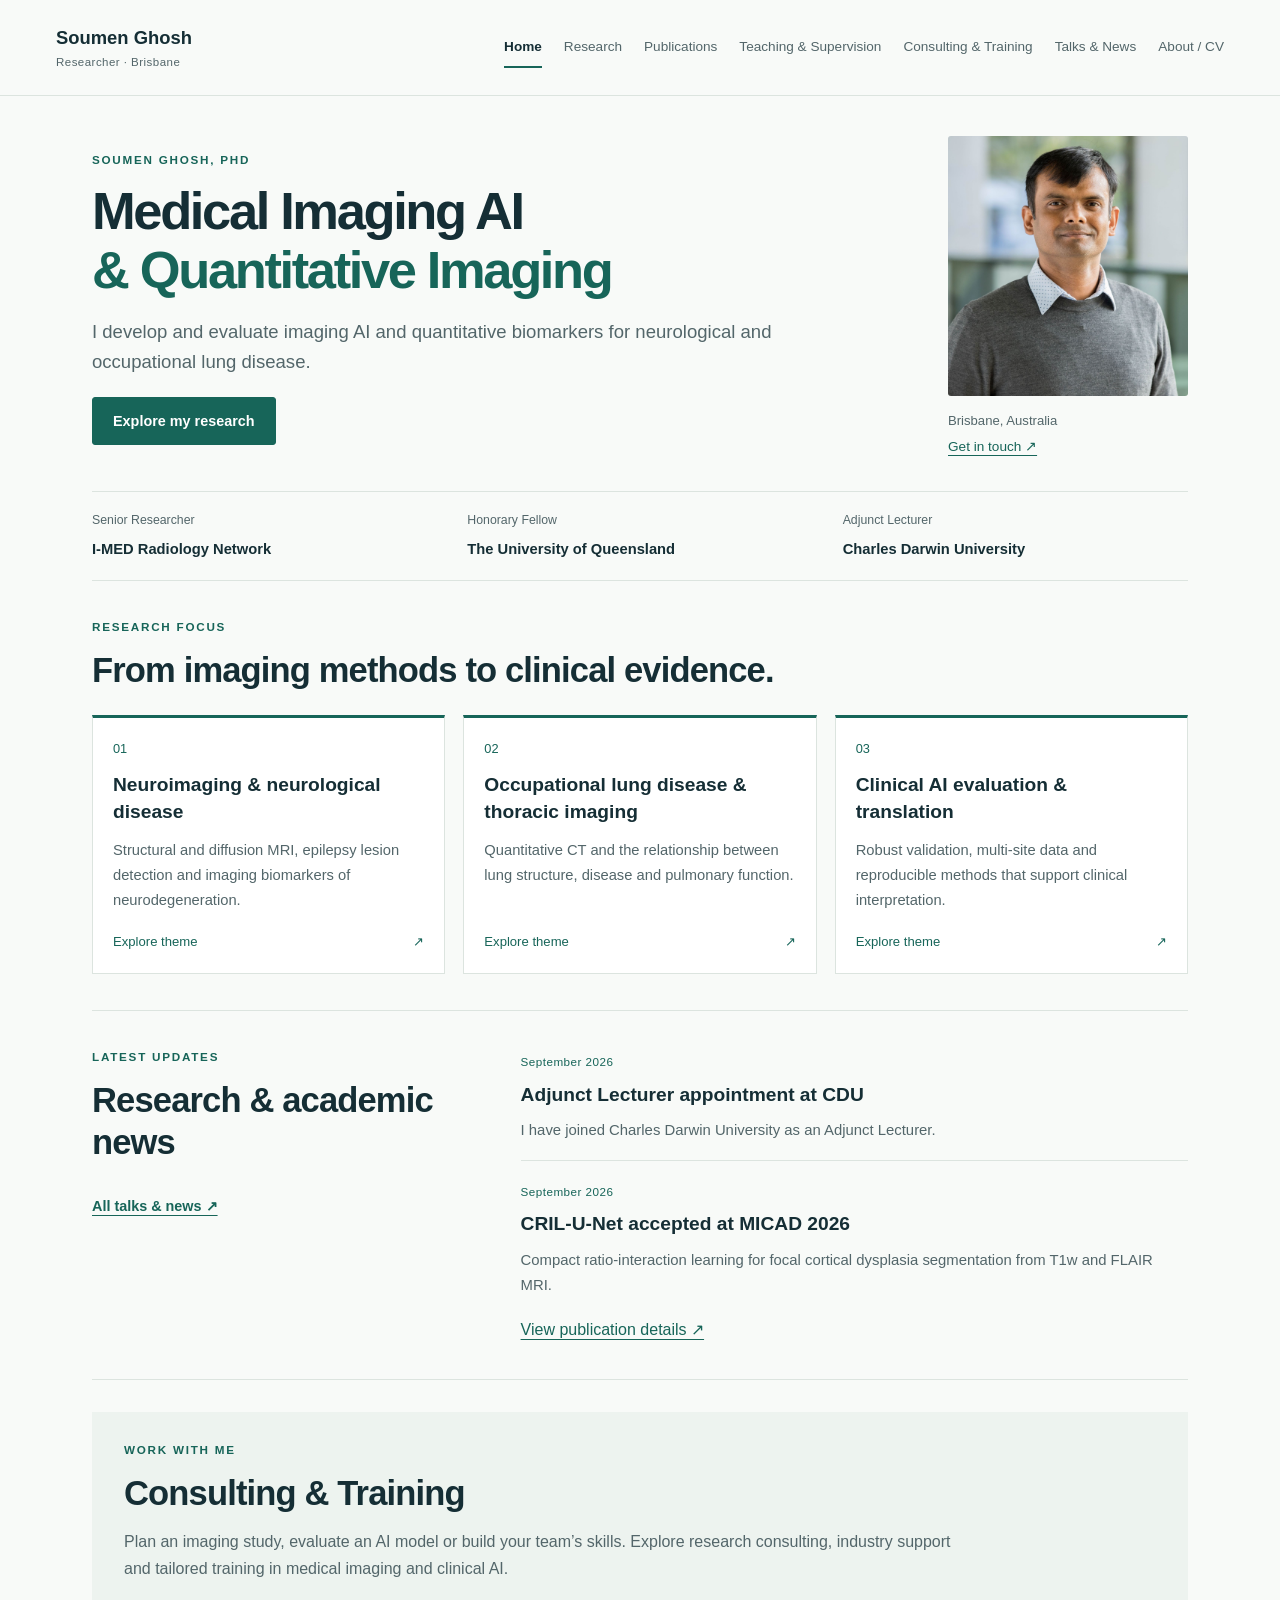
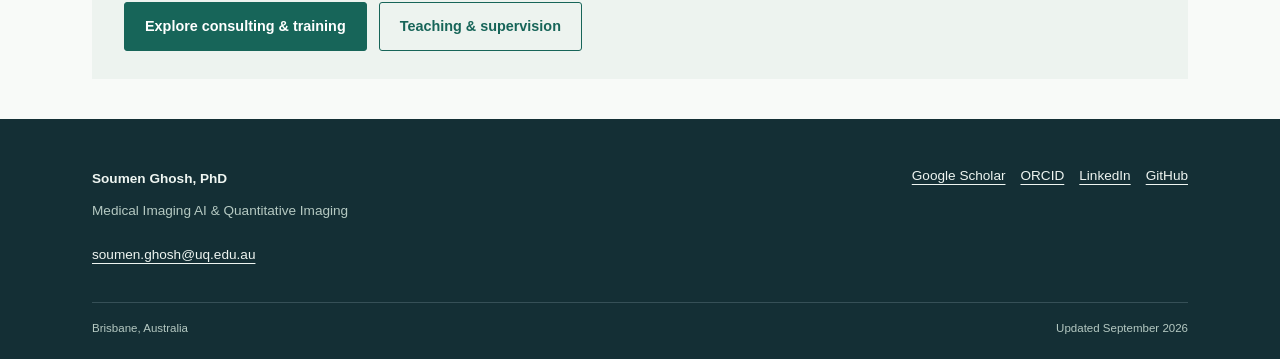
==== index.html @ 76d7efaa "Refine consulting page with client-focused services and deliverables" ====
<!doctype html><html lang="en"><head><meta charset="utf-8"><meta name="viewport" content="width=device-width,initial-scale=1"><title>Soumen Ghosh | Medical Imaging AI</title><meta name="description" content="Soumen Ghosh: medical imaging AI and quantitative imaging researcher at I-MED, with academic appointments at UQ and CDU."><meta name="theme-color" content="#123c43"><meta property="og:title" content="Soumen Ghosh | Medical Imaging AI"><meta property="og:description" content="Soumen Ghosh: medical imaging AI and quantitative imaging researcher at I-MED, with academic appointments at UQ and CDU."><meta property="og:type" content="website"><link rel="icon" href="assets/favicon.svg" type="image/svg+xml"><link rel="stylesheet" href="assets/site.css"><script src="assets/site.js" defer></script></head><body class="home"><a class="skip" href="#main">Skip to content</a><header class="site-header"><div class="nav-wrap"><a class="wordmark" href="index.html">Soumen Ghosh<span>Researcher · Brisbane</span></a><button class="menu-toggle" aria-expanded="false" aria-controls="navigation">Menu <span aria-hidden="true">☰</span></button><nav id="navigation" aria-label="Main navigation"><a href="index.html" aria-current="page">Home</a><a href="research.html">Research</a><a href="publications.html">Publications</a><a href="teaching.html">Teaching & Supervision</a><a href="consulting.html">Consulting & Training</a><a href="news.html">Talks & News</a><a href="about.html">About / CV</a></nav></div></header><main id="main"><section class="hero"><div class="hero-copy"><p class="eyebrow">Soumen Ghosh, PhD</p><h1>Medical Imaging AI<br><span>&amp; Quantitative Imaging</span></h1><p class="lede">I develop and evaluate imaging AI and quantitative biomarkers for neurological and occupational lung disease.</p><div class="button-row"><a class="button primary" href="research.html">Explore my research</a></div></div><aside class="profile"><img src="assets/soumen-ghosh.png" width="1280" height="1635" alt="Soumen Ghosh" fetchpriority="high"><p>Brisbane, Australia</p><a href="mailto:soumen.ghosh@uq.edu.au">Get in touch ↗</a></aside></section><section class="affiliations" aria-label="Current appointments"><div><span>Senior Researcher</span><strong>I-MED Radiology Network</strong></div><div><span>Honorary Fellow</span><strong>The University of Queensland</strong></div><div><span>Adjunct Lecturer</span><strong>Charles Darwin University</strong></div></section><section class="section"><div class="section-top"><div><p class="eyebrow">Research focus</p><h2>From imaging methods to clinical evidence.</h2></div></div><div class="theme-grid"><a class="theme-card" href="research.html#theme-1"><span class="number">01</span><h3>Neuroimaging &amp; neurological disease</h3><p>Structural and diffusion MRI, epilepsy lesion detection and imaging biomarkers of neurodegeneration.</p><span class="card-link">Explore theme <span aria-hidden="true">↗</span></span></a><a class="theme-card" href="research.html#theme-2"><span class="number">02</span><h3>Occupational lung disease &amp; thoracic imaging</h3><p>Quantitative CT and the relationship between lung structure, disease and pulmonary function.</p><span class="card-link">Explore theme <span aria-hidden="true">↗</span></span></a><a class="theme-card" href="research.html#theme-3"><span class="number">03</span><h3>Clinical AI evaluation &amp; translation</h3><p>Robust validation, multi-site data and reproducible methods that support clinical interpretation.</p><span class="card-link">Explore theme <span aria-hidden="true">↗</span></span></a></div></section><section class="section split"><div><p class="eyebrow">Latest updates</p><h2>Research &amp; academic news</h2><a class="text-link" href="news.html">All talks &amp; news ↗</a></div><div class="news-list"><article><time>September 2026</time><h3>Adjunct Lecturer appointment at CDU</h3><p>I have joined Charles Darwin University as an Adjunct Lecturer.</p></article><article><time>September 2026</time><h3>CRIL-U-Net accepted at MICAD 2026</h3><p>Compact ratio-interaction learning for focal cortical dysplasia segmentation from T1w and FLAIR MRI.</p><a href="publications.html">View publication details ↗</a></article></div></section><section class="collaboration"><p class="eyebrow">Work with me</p><h2>Consulting &amp; Training</h2><p>Plan an imaging study, evaluate an AI model or build your team’s skills. Explore research consulting, industry support and tailored training in medical imaging and clinical AI.</p><div class="button-row"><a class="button primary" href="consulting.html">Explore consulting &amp; training</a><a class="button secondary" href="teaching.html">Teaching &amp; supervision</a></div></section></main><footer><div class="footer-inner"><div><a class="wordmark" href="index.html">Soumen Ghosh, PhD</a><p>Medical Imaging AI &amp; Quantitative Imaging</p><a href="mailto:soumen.ghosh@uq.edu.au">soumen.ghosh@uq.edu.au</a></div><div class="footer-links"><a class="" href="https://scholar.google.co.in/citations?user=yuB4f7IAAAAJ&amp;hl=en">Google Scholar</a><a class="" href="https://orcid.org/0000-0002-8360-5309">ORCID</a><a class="" href="https://www.linkedin.com/in/soumen-ghosh-aaa58ba4/">LinkedIn</a><a class="" href="https://github.com/soumenca">GitHub</a></div></div><div class="footer-bottom">Brisbane, Australia<span>Updated September 2026</span></div></footer></body></html>
---- assets/site.css ----
:root{--ink:#152e35;--muted:#53666a;--teal:#176559;--paper:#f8faf8;--line:#dce4df;--tint:#edf3ef}*{box-sizing:border-box}html{scroll-behavior:smooth;scroll-padding-top:115px}body{margin:0;font:16px/1.7 -apple-system,BlinkMacSystemFont,"Segoe UI",Arial,sans-serif;color:var(--ink);background:var(--paper)}a{color:var(--teal);text-underline-offset:4px}a:hover{color:#0a4039}button,input,select{font:inherit}h1,h2,h3,p{margin-top:0}h1{font-size:clamp(2.5rem,4.5vw,4.25rem);font-weight:650;letter-spacing:-.045em;line-height:1.12;margin-bottom:26px}h2{font-size:clamp(1.55rem,2.7vw,2.35rem);letter-spacing:-.025em;line-height:1.22;font-weight:600}h3{font-size:1.2rem;line-height:1.4;font-weight:600}p{margin-bottom:1.1rem}.skip{position:absolute;left:16px;top:-100px;background:white;padding:12px;z-index:20}.skip:focus{top:8px}:focus-visible{outline:3px solid #b56a22;outline-offset:5px}.site-header{background:rgba(248,250,248,.98);border-bottom:1px solid var(--line);position:sticky;top:0;z-index:10}.nav-wrap{max-width:1240px;margin:auto;padding:22px 36px;display:flex;align-items:center;justify-content:space-between;gap:24px}.wordmark{text-decoration:none;color:var(--ink);font-weight:650;font-size:1.15rem;white-space:nowrap}.wordmark span{display:block;font-size:.72rem;letter-spacing:.04em;font-weight:400;color:var(--muted)}nav{display:flex;gap:22px}nav a{font-size:.85rem;text-decoration:none;color:var(--muted);padding:8px 0}nav a[aria-current]{color:var(--ink);border-bottom:2px solid var(--teal);font-weight:650}.menu-toggle{display:none}main{max-width:1168px;margin:auto;padding:0 36px}.hero{display:grid;grid-template-columns:minmax(0,1fr) 240px;gap:70px;align-items:center;padding:85px 0 64px}.hero h1{font-size:clamp(2.5rem,4.1vw,3.75rem)}.hero h1 span{color:var(--teal)}.eyebrow{text-transform:uppercase;letter-spacing:.15em;font-size:.73rem;font-weight:650;color:var(--teal);margin-bottom:20px}.lede{font-size:1.16rem;line-height:1.75;color:var(--muted);max-width:760px}.profile img{display:block;width:240px;height:260px;object-fit:cover;border-radius:3px;background:var(--tint)}.profile p{font-size:.82rem;color:var(--muted);margin:14px 0 0}.profile a{font-size:.85rem}.button-row{display:flex;gap:12px;flex-wrap:wrap;margin-top:28px}.button{display:inline-flex;align-items:center;justify-content:center;padding:11px 20px;border-radius:3px;font-weight:600;font-size:.9rem;text-decoration:none;border:1px solid var(--teal);text-align:center}.primary{background:var(--teal);color:white}.primary:hover{color:white;background:#114d44}.secondary{background:transparent}.affiliations{display:grid;grid-template-columns:repeat(3,1fr);border-block:1px solid var(--line);padding:26px 0;gap:30px}.affiliations span{display:block;font-size:.77rem;color:var(--muted);margin-bottom:4px}.affiliations strong{font-size:.92rem;font-weight:600}.section{padding:70px 0;border-bottom:1px solid var(--line)}.section-top h2{max-width:600px;margin-bottom:35px}.theme-grid{display:grid;grid-template-columns:repeat(3,1fr);gap:22px}.theme-card{display:flex;flex-direction:column;text-decoration:none;color:var(--ink);padding:25px;background:white;border:1px solid var(--line);border-top:3px solid var(--teal);transition:transform .15s}.theme-card:hover{transform:translateY(-3px)}.number{font-size:.8rem;color:var(--teal);margin-bottom:25px}.theme-card p{font-size:.92rem;color:var(--muted)}.card-link{margin-top:auto;font-size:.82rem;color:var(--teal);padding-top:15px;display:flex;justify-content:space-between}.split{display:grid;grid-template-columns:1fr 1.25fr;gap:80px}.text-link{font-size:.9rem;font-weight:600}.news-list article{border-bottom:1px solid var(--line);padding:0 0 23px;margin-bottom:24px}.news-list article:last-child{border:0;margin:0}.news-list time,.pub-type{font-size:.73rem;color:var(--teal);letter-spacing:.04em}.news-list h3{margin:7px 0 10px}.news-list p{font-size:.93rem;color:var(--muted)}.collaboration{margin:60px 0 80px;background:var(--tint);padding:45px}.collaboration p:not(.eyebrow){max-width:730px;color:var(--muted)}footer{background:#142f35;color:#d8e2df;padding:45px 36px 20px}footer a,footer .wordmark{color:#eef5f1}footer a:hover{color:white}.footer-inner,.footer-bottom{max-width:1096px;margin:auto;display:flex;justify-content:space-between;gap:30px}.footer-inner p{font-size:.85rem;margin-top:8px;color:#b5c9c2}.footer-inner a{font-size:.85rem}.footer-links{display:flex;gap:15px;flex-wrap:wrap;align-content:start;max-width:430px}.footer-bottom{margin-top:35px;padding-top:16px;border-top:1px solid #365057;font-size:.72rem;color:#b5c9c2}.page-heading{padding:70px 0 42px;max-width:850px}.reading-layout{display:grid;grid-template-columns:220px 1fr;gap:60px;padding-bottom:75px}.section-nav{display:flex;flex-direction:column;gap:20px;border-top:1px solid var(--line);padding-top:24px;align-self:start}.section-nav a{font-size:.9rem}.prose{max-width:780px}.prose h2{font-size:1.7rem;margin-top:45px;margin-bottom:20px}.prose h2:first-child{margin-top:0}.prose h3{margin-top:28px}.prose p{color:var(--muted)}.prose strong{color:var(--ink);font-weight:600}.prose ul{padding-left:22px}.standalone{padding-bottom:80px}.news-prose p{padding:17px 0 23px;border-bottom:1px solid var(--line)}.news-prose p strong{display:inline-block;margin-bottom:7px}.cv-banner{padding:24px 28px;background:var(--tint);display:flex;justify-content:space-between;gap:25px;align-items:center;margin-bottom:40px}.cv-banner p{margin:6px 0 0;color:var(--muted);font-size:.85rem}.cv-banner .button{flex-shrink:0}.filters{display:grid;grid-template-columns:1.6fr 1fr;gap:20px;background:var(--tint);padding:22px;margin-bottom:20px}.filters label{font-size:.8rem;font-weight:600}.filters input,.filters select{display:block;width:100%;padding:11px 12px;margin-top:7px;border:1px solid #9cafaa;border-radius:2px;background:white;color:var(--ink)}#result-count{font-size:.8rem;color:var(--muted)}.publications{padding-bottom:65px}.publication{padding:25px 0;border-bottom:1px solid var(--line)}.publication h2{font-size:1.15rem;line-height:1.5;max-width:950px;margin-bottom:10px;letter-spacing:-.005em}.publication p{font-size:.92rem;margin:5px 0;color:var(--muted)}.publication .pub-type{color:var(--teal);font-size:.73rem;margin-bottom:12px}.publication .text-link{display:inline-block;margin-top:8px}[hidden]{display:none!important}@media(max-width:1000px){nav{gap:13px}nav a{font-size:.77rem}.hero{gap:35px}.nav-wrap{padding-inline:24px}}@media(max-width:800px){.nav-wrap{flex-wrap:wrap;padding:16px 22px}.menu-toggle{display:block;border:1px solid var(--line);background:transparent;color:var(--ink);padding:7px 11px;font-size:.85rem;border-radius:3px}nav{display:none;width:100%;flex-direction:column;gap:3px;padding-bottom:10px}nav.open{display:flex}nav a{font-size:.95rem;padding:9px}nav a[aria-current]{border:0;background:var(--tint)}main{padding-inline:24px}.hero{grid-template-columns:1fr 160px;gap:25px;padding:50px 0}.profile img{width:160px;height:180px}.hero h1{font-size:2.6rem}.theme-grid{grid-template-columns:1fr}.theme-card{padding:24px}.number{margin-bottom:12px}.split{gap:35px;grid-template-columns:1fr}.reading-layout{grid-template-columns:1fr;gap:35px}.section-nav{gap:12px}.affiliations{gap:15px}.footer-inner{flex-direction:column}.page-heading{padding-top:45px}}@media(max-width:550px){.hero{grid-template-columns:1fr;gap:30px}.hero h1{font-size:2.5rem}.profile{display:flex;align-items:center;gap:18px;flex-wrap:wrap}.profile img{width:86px;height:100px}.profile p{margin:0}.profile a{margin-left:auto}.affiliations{grid-template-columns:1fr;padding:22px 0;gap:19px}.section{padding:45px 0}.collaboration{padding:27px;margin:38px 0 50px}.filters{grid-template-columns:1fr;padding:18px}.cv-banner{align-items:start;flex-direction:column;padding:22px}.footer-bottom{flex-direction:column;gap:5px}.lede{font-size:1.05rem}.button{padding:11px 16px}.page-heading h1{font-size:2.55rem}}@media(prefers-reduced-motion:reduce){html{scroll-behavior:auto}*{transition:none!important}}

@media(max-width:800px){nav{display:flex}.js nav{display:none}.js nav.open{display:flex}.menu-toggle{display:none}.js .menu-toggle{display:block}}

/* Compact homepage spacing while preserving comfortable reading and touch targets. */
.home .hero{gap:44px;padding:40px 0 32px}
.home .hero h1{margin-bottom:18px}
.home .eyebrow{margin-bottom:12px}
.home .hero .lede{line-height:1.6;margin-bottom:0}
.home .button-row{margin-top:20px}
.home .affiliations{padding:18px 0}
.home .section{padding:36px 0}
.home .section-top h2{max-width:none;margin-bottom:24px}
.home .theme-grid{gap:18px}
.home .theme-card{padding:20px}
.home .number{margin-bottom:12px}
.home .theme-card h3{margin-bottom:12px}
.home .theme-card p{margin-bottom:12px}
.home .card-link{padding-top:6px}
.home .split{grid-template-columns:1fr 1.7fr;gap:36px}
.home .news-list article{padding-bottom:16px;margin-bottom:16px}
.home .news-list article:last-child{padding-bottom:0;margin-bottom:0}
.home .news-list p:last-child{margin-bottom:0}
.home .collaboration{margin:32px 0 40px;padding:28px 32px}
.home .collaboration h2{margin-bottom:14px}
.home .collaboration p:not(.eyebrow){max-width:850px;margin-bottom:0}
@media(max-width:800px){.home .hero{gap:24px;padding:32px 0}.home .split{grid-template-columns:1fr;gap:20px}.home .section{padding:30px 0}}
@media(max-width:550px){.home .hero{gap:22px;padding:28px 0}.home .hero h1{font-size:2.2rem}.home .affiliations{gap:14px}.home .collaboration{padding:24px;margin:26px 0 32px}}

.home .profile img{object-position:center 20%}

@media(max-width:1100px){.nav-wrap{flex-wrap:wrap;padding:16px 22px}.menu-toggle{display:none;border:1px solid var(--line);background:transparent;color:var(--ink);padding:7px 11px;font-size:.85rem;border-radius:3px}.js .menu-toggle{display:block}nav{display:flex;width:100%;flex-direction:column;gap:3px;padding-bottom:10px}.js nav{display:none}.js nav.open{display:flex}nav a{font-size:.95rem;padding:9px}nav a[aria-current]{border:0;background:var(--tint)}}

/* Client-focused consulting page. */
.consulting-hero{display:grid;grid-template-columns:minmax(0,1fr) 244px;align-items:center;gap:64px;padding:44px 0 36px;border-bottom:1px solid var(--line)}
.consulting-hero h1{text-wrap:balance;font-size:clamp(2.35rem,4vw,3.65rem);max-width:740px;margin-bottom:20px}
.consulting-page .eyebrow{margin-bottom:12px}
.consulting-hero .lede{font-size:1.08rem;line-height:1.65;margin-bottom:0}
.consulting-hero .button-row{align-items:center;gap:22px;margin-top:24px}
.hero-note{font-size:.78rem;color:var(--muted);margin:16px 0 0}
.consultant-profile{background:white;border:1px solid var(--line);border-radius:6px;overflow:hidden}
.consultant-profile img{display:block;width:100%;height:208px;object-fit:cover;object-position:center 14%}
.consultant-profile>div{padding:16px 18px}
.consultant-profile strong{font-size:1rem}
.consultant-profile p{font-size:.8rem;line-height:1.5;color:var(--muted);margin:6px 0 10px}
.consultant-profile a{font-size:.8rem}
.consulting-services{padding-top:32px}
.consulting-section-heading h2{font-size:1.9rem;margin-bottom:12px}
.consulting-section-heading>p:last-child{color:var(--muted);max-width:760px;margin-bottom:24px}
.service-grid{display:grid;grid-template-columns:repeat(3,minmax(0,1fr));gap:18px}
.service-card{display:flex;flex-direction:column;background:white;border:1px solid var(--line);border-top:3px solid var(--teal);border-radius:4px;padding:22px}
.service-card h3{font-size:1.3rem;letter-spacing:-.02em;line-height:1.3;margin-bottom:14px}
.service-card p,.service-card li{font-size:.9rem;line-height:1.6;color:var(--muted)}
.service-card .service-audience{font-size:.73rem;color:var(--teal);font-weight:600;margin-bottom:10px}
.service-card ul{padding-left:18px;margin:0 0 20px}
.service-card li+li{margin-top:8px}
.service-deliverable{margin-top:auto;border-top:1px solid var(--line);padding-top:16px}
.service-deliverable h4{font-size:.78rem;margin:0 0 8px}
.service-deliverable p{margin-bottom:20px}
.service-cta{font-size:.84rem;align-self:start}
.engagement-process{padding:34px 0;border-bottom:1px solid var(--line)}
.engagement-process h2{font-size:1.65rem;margin-bottom:22px}
.engagement-process ol{display:grid;grid-template-columns:repeat(3,minmax(0,1fr));gap:28px;list-style:none;margin:0;padding:0}
.engagement-process li{display:flex;gap:12px}
.step-number{color:var(--teal);font-size:.8rem;font-weight:650;padding-top:3px}
.engagement-process h3{font-size:1rem;margin-bottom:8px}
.engagement-process p{color:var(--muted);font-size:.88rem;line-height:1.6;margin-bottom:0}
.course-panel{margin-top:32px;padding:26px 30px;background:var(--tint);border:1px solid var(--line);border-radius:6px;display:grid;grid-template-columns:minmax(0,1fr) auto;gap:32px;align-items:center}
.status-label{display:inline-block;font-size:.72rem;font-weight:600;border:1px solid #c5b68e;border-radius:3px;background:#fff8e9;padding:3px 9px;color:#685327;margin-bottom:12px}
.course-panel h2{font-size:1.65rem;margin-bottom:12px}
.course-panel p:not(.status-label){font-size:.94rem;color:var(--muted);max-width:720px}
.course-panel p:last-child{margin-bottom:0}
.consulting-contact{display:grid;grid-template-columns:minmax(0,1fr) auto;gap:36px;align-items:center;margin:32px 0 40px;padding:30px;background:#142f35;border-radius:6px;color:white}
.consulting-contact h2{font-size:1.8rem;margin-bottom:14px}
.consulting-contact .eyebrow{color:#add6c4}
.consulting-contact p{color:#d8e2df;font-size:.94rem;max-width:620px}
.consulting-contact>div>p:last-child{margin-bottom:0}
.consulting-contact .button{background:#d6eddf;border-color:#d6eddf;color:#123c33}
.consulting-contact .button:hover{background:white;border-color:white}
.consulting-contact .contact-email{margin:12px 0 6px;font-size:.82rem;overflow-wrap:anywhere}
.consulting-contact a:not(.button){color:#edf5f0}
.consulting-contact .email-note{font-size:.72rem;color:#b5c9c2}
@media(max-width:1000px){.consulting-hero{gap:32px;grid-template-columns:minmax(0,1fr) 220px}.service-grid{grid-template-columns:1fr}.service-card{display:grid;grid-template-columns:minmax(0,1fr) minmax(0,1fr);column-gap:28px}.service-card .service-audience,.service-card h3,.service-card>p,.service-card>ul{grid-column:1}.service-deliverable{grid-column:2;grid-row:2/5;border-top:0;border-left:1px solid var(--line);padding:0 0 0 24px;margin:0}.service-cta{grid-column:2;padding-left:24px}.course-panel,.consulting-contact{grid-template-columns:1fr;gap:20px}}
@media(max-width:650px){.consulting-hero{grid-template-columns:1fr;gap:24px;padding:30px 0}.consulting-hero h1{text-wrap:balance;font-size:2.4rem}.consultant-profile{display:flex;align-items:center}.consultant-profile img{width:105px;height:145px;flex-shrink:0}.consultant-profile>div{padding:12px 16px}.hero-note{line-height:1.6}.consulting-section-heading h2{font-size:1.65rem}.service-card{display:flex;padding:22px}.service-deliverable{border-left:0;border-top:1px solid var(--line);padding:16px 0 0}.service-cta{padding-left:0}.engagement-process ol{grid-template-columns:1fr;gap:20px}.course-panel,.consulting-contact{padding:24px}.course-action .button{width:100%}.consulting-contact h2{font-size:1.6rem}}
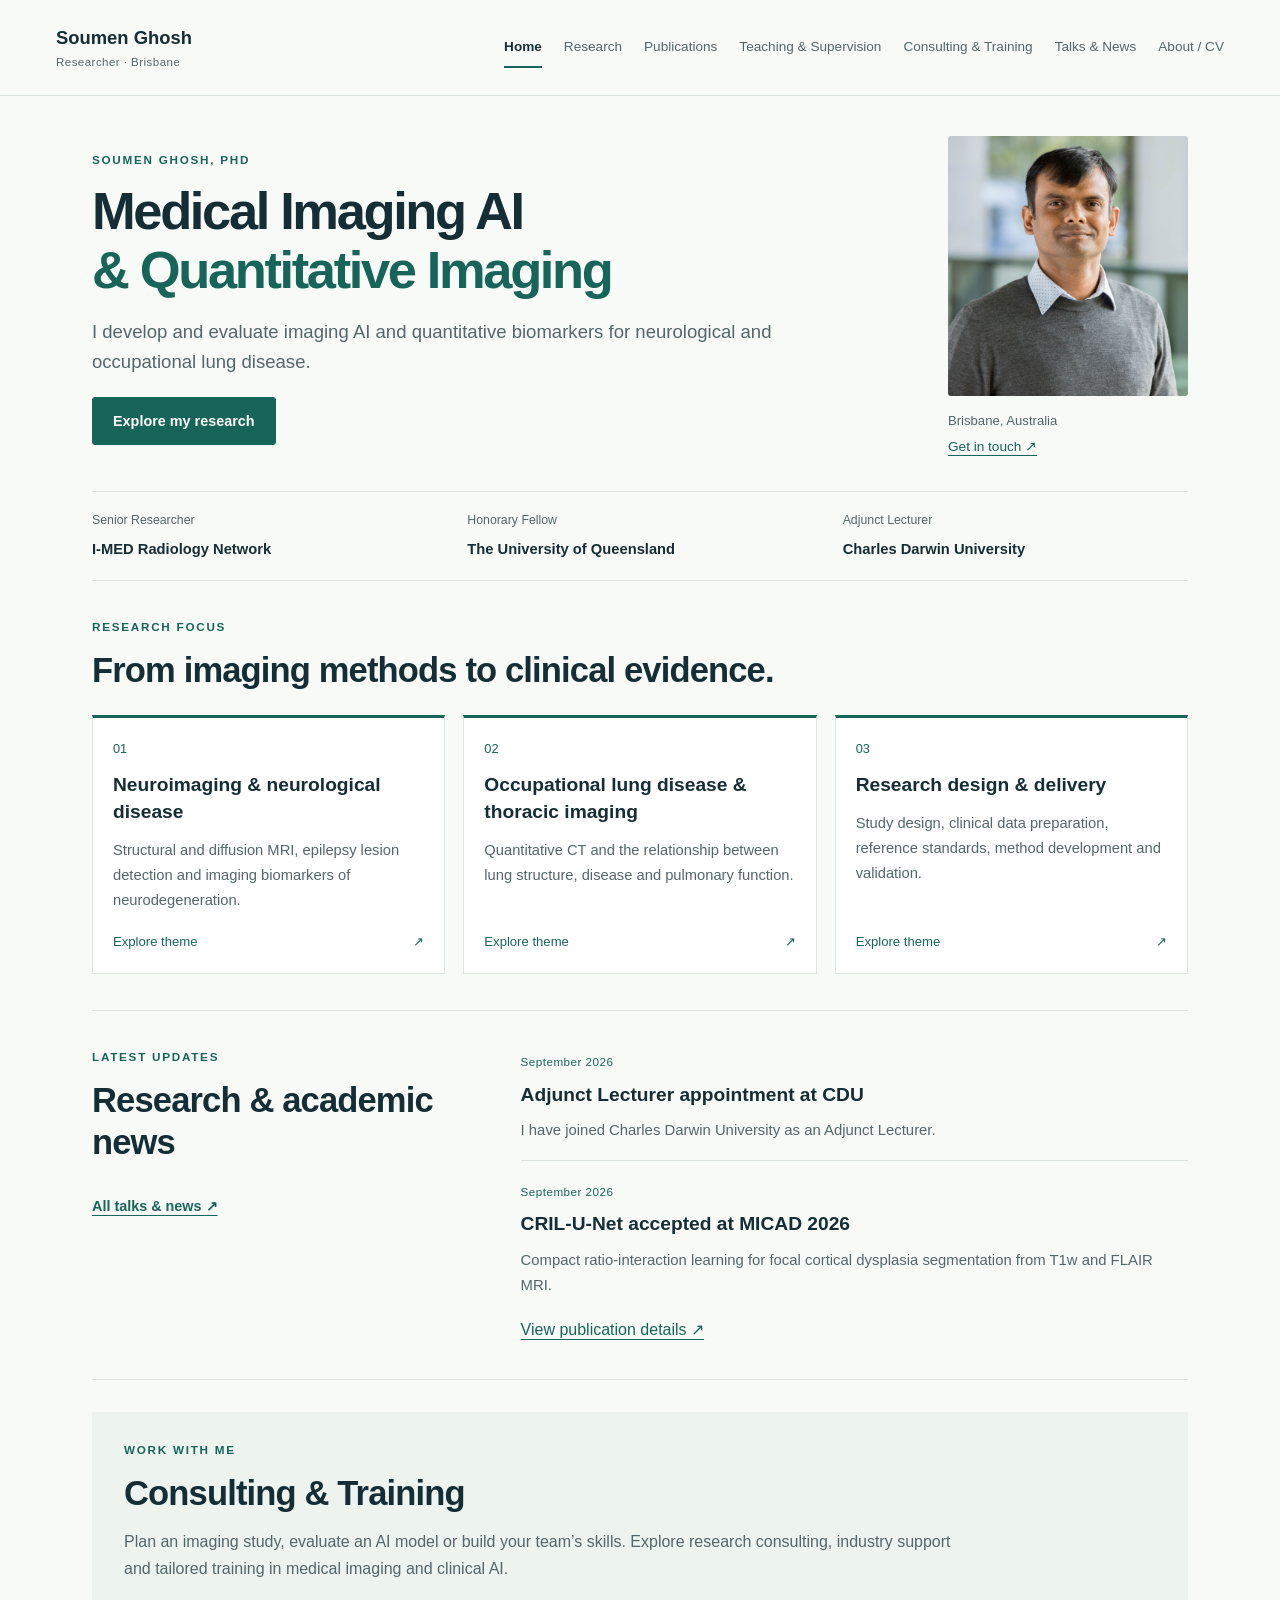
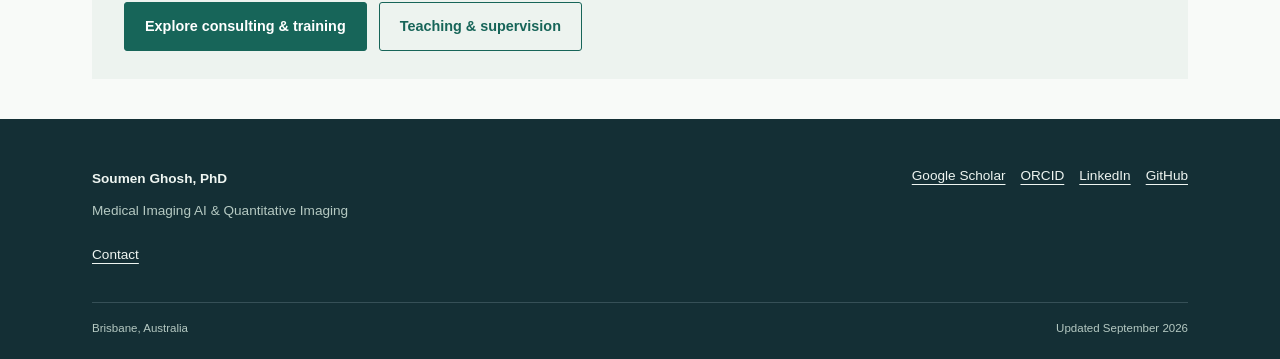
==== commit abe4d0b8: "Remove overlapping research section and consolidate contact details" ====
--- a/index.html
+++ b/index.html
@@ -1 +1 @@
-<!doctype html><html lang="en"><head><meta charset="utf-8"><meta name="viewport" content="width=device-width,initial-scale=1"><title>Soumen Ghosh | Medical Imaging AI</title><meta name="description" content="Soumen Ghosh: medical imaging AI and quantitative imaging researcher at I-MED, with academic appointments at UQ and CDU."><meta name="theme-color" content="#123c43"><meta property="og:title" content="Soumen Ghosh | Medical Imaging AI"><meta property="og:description" content="Soumen Ghosh: medical imaging AI and quantitative imaging researcher at I-MED, with academic appointments at UQ and CDU."><meta property="og:type" content="website"><link rel="icon" href="assets/favicon.svg" type="image/svg+xml"><link rel="stylesheet" href="assets/site.css"><script src="assets/site.js" defer></script></head><body class="home"><a class="skip" href="#main">Skip to content</a><header class="site-header"><div class="nav-wrap"><a class="wordmark" href="index.html">Soumen Ghosh<span>Researcher · Brisbane</span></a><button class="menu-toggle" aria-expanded="false" aria-controls="navigation">Menu <span aria-hidden="true">☰</span></button><nav id="navigation" aria-label="Main navigation"><a href="index.html" aria-current="page">Home</a><a href="research.html">Research</a><a href="publications.html">Publications</a><a href="teaching.html">Teaching & Supervision</a><a href="consulting.html">Consulting & Training</a><a href="news.html">Talks & News</a><a href="about.html">About / CV</a></nav></div></header><main id="main"><section class="hero"><div class="hero-copy"><p class="eyebrow">Soumen Ghosh, PhD</p><h1>Medical Imaging AI<br><span>&amp; Quantitative Imaging</span></h1><p class="lede">I develop and evaluate imaging AI and quantitative biomarkers for neurological and occupational lung disease.</p><div class="button-row"><a class="button primary" href="research.html">Explore my research</a></div></div><aside class="profile"><img src="assets/soumen-ghosh.png" width="1280" height="1635" alt="Soumen Ghosh" fetchpriority="high"><p>Brisbane, Australia</p><a href="mailto:soumen.ghosh@uq.edu.au">Get in touch ↗</a></aside></section><section class="affiliations" aria-label="Current appointments"><div><span>Senior Researcher</span><strong>I-MED Radiology Network</strong></div><div><span>Honorary Fellow</span><strong>The University of Queensland</strong></div><div><span>Adjunct Lecturer</span><strong>Charles Darwin University</strong></div></section><section class="section"><div class="section-top"><div><p class="eyebrow">Research focus</p><h2>From imaging methods to clinical evidence.</h2></div></div><div class="theme-grid"><a class="theme-card" href="research.html#theme-1"><span class="number">01</span><h3>Neuroimaging &amp; neurological disease</h3><p>Structural and diffusion MRI, epilepsy lesion detection and imaging biomarkers of neurodegeneration.</p><span class="card-link">Explore theme <span aria-hidden="true">↗</span></span></a><a class="theme-card" href="research.html#theme-2"><span class="number">02</span><h3>Occupational lung disease &amp; thoracic imaging</h3><p>Quantitative CT and the relationship between lung structure, disease and pulmonary function.</p><span class="card-link">Explore theme <span aria-hidden="true">↗</span></span></a><a class="theme-card" href="research.html#theme-3"><span class="number">03</span><h3>Clinical AI evaluation &amp; translation</h3><p>Robust validation, multi-site data and reproducible methods that support clinical interpretation.</p><span class="card-link">Explore theme <span aria-hidden="true">↗</span></span></a></div></section><section class="section split"><div><p class="eyebrow">Latest updates</p><h2>Research &amp; academic news</h2><a class="text-link" href="news.html">All talks &amp; news ↗</a></div><div class="news-list"><article><time>September 2026</time><h3>Adjunct Lecturer appointment at CDU</h3><p>I have joined Charles Darwin University as an Adjunct Lecturer.</p></article><article><time>September 2026</time><h3>CRIL-U-Net accepted at MICAD 2026</h3><p>Compact ratio-interaction learning for focal cortical dysplasia segmentation from T1w and FLAIR MRI.</p><a href="publications.html">View publication details ↗</a></article></div></section><section class="collaboration"><p class="eyebrow">Work with me</p><h2>Consulting &amp; Training</h2><p>Plan an imaging study, evaluate an AI model or build your team’s skills. Explore research consulting, industry support and tailored training in medical imaging and clinical AI.</p><div class="button-row"><a class="button primary" href="consulting.html">Explore consulting &amp; training</a><a class="button secondary" href="teaching.html">Teaching &amp; supervision</a></div></section></main><footer><div class="footer-inner"><div><a class="wordmark" href="index.html">Soumen Ghosh, PhD</a><p>Medical Imaging AI &amp; Quantitative Imaging</p><a href="mailto:soumen.ghosh@uq.edu.au">soumen.ghosh@uq.edu.au</a></div><div class="footer-links"><a class="" href="https://scholar.google.co.in/citations?user=yuB4f7IAAAAJ&amp;hl=en">Google Scholar</a><a class="" href="https://orcid.org/0000-0002-8360-5309">ORCID</a><a class="" href="https://www.linkedin.com/in/soumen-ghosh-aaa58ba4/">LinkedIn</a><a class="" href="https://github.com/soumenca">GitHub</a></div></div><div class="footer-bottom">Brisbane, Australia<span>Updated September 2026</span></div></footer></body></html>+<!doctype html><html lang="en"><head><meta charset="utf-8"><meta name="viewport" content="width=device-width,initial-scale=1"><title>Soumen Ghosh | Medical Imaging AI</title><meta name="description" content="Soumen Ghosh: medical imaging AI and quantitative imaging researcher at I-MED, with academic appointments at UQ and CDU."><meta name="theme-color" content="#123c43"><meta property="og:title" content="Soumen Ghosh | Medical Imaging AI"><meta property="og:description" content="Soumen Ghosh: medical imaging AI and quantitative imaging researcher at I-MED, with academic appointments at UQ and CDU."><meta property="og:type" content="website"><link rel="icon" href="assets/favicon.svg" type="image/svg+xml"><link rel="stylesheet" href="assets/site.css?v=7b46a8c0fb90"><script src="assets/site.js" defer></script></head><body class="home"><a class="skip" href="#main">Skip to content</a><header class="site-header"><div class="nav-wrap"><a class="wordmark" href="index.html">Soumen Ghosh<span>Researcher · Brisbane</span></a><button class="menu-toggle" aria-expanded="false" aria-controls="navigation">Menu <span aria-hidden="true">☰</span></button><nav id="navigation" aria-label="Main navigation"><a href="index.html" aria-current="page">Home</a><a href="research.html">Research</a><a href="publications.html">Publications</a><a href="teaching.html">Teaching & Supervision</a><a href="consulting.html">Consulting & Training</a><a href="news.html">Talks & News</a><a href="about.html">About / CV</a></nav></div></header><main id="main"><section class="hero"><div class="hero-copy"><p class="eyebrow">Soumen Ghosh, PhD</p><h1>Medical Imaging AI<br><span>&amp; Quantitative Imaging</span></h1><p class="lede">I develop and evaluate imaging AI and quantitative biomarkers for neurological and occupational lung disease.</p><div class="button-row"><a class="button primary" href="research.html">Explore my research</a></div></div><aside class="profile"><img src="assets/soumen-ghosh.png" width="1280" height="1635" alt="Soumen Ghosh" fetchpriority="high"><p>Brisbane, Australia</p><a href="about.html#contact">Get in touch ↗</a></aside></section><section class="affiliations" aria-label="Current appointments"><div><span>Senior Researcher</span><strong>I-MED Radiology Network</strong></div><div><span>Honorary Fellow</span><strong>The University of Queensland</strong></div><div><span>Adjunct Lecturer</span><strong>Charles Darwin University</strong></div></section><section class="section"><div class="section-top"><div><p class="eyebrow">Research focus</p><h2>From imaging methods to clinical evidence.</h2></div></div><div class="theme-grid"><a class="theme-card" href="research.html#theme-1"><span class="number">01</span><h3>Neuroimaging &amp; neurological disease</h3><p>Structural and diffusion MRI, epilepsy lesion detection and imaging biomarkers of neurodegeneration.</p><span class="card-link">Explore theme <span aria-hidden="true">↗</span></span></a><a class="theme-card" href="research.html#theme-2"><span class="number">02</span><h3>Occupational lung disease &amp; thoracic imaging</h3><p>Quantitative CT and the relationship between lung structure, disease and pulmonary function.</p><span class="card-link">Explore theme <span aria-hidden="true">↗</span></span></a><a class="theme-card" href="research.html#delivery-title"><span class="number">03</span><h3>Research design &amp; delivery</h3><p>Study design, clinical data preparation, reference standards, method development and validation.</p><span class="card-link">Explore theme <span aria-hidden="true">↗</span></span></a></div></section><section class="section split"><div><p class="eyebrow">Latest updates</p><h2>Research &amp; academic news</h2><a class="text-link" href="news.html">All talks &amp; news ↗</a></div><div class="news-list"><article><time>September 2026</time><h3>Adjunct Lecturer appointment at CDU</h3><p>I have joined Charles Darwin University as an Adjunct Lecturer.</p></article><article><time>September 2026</time><h3>CRIL-U-Net accepted at MICAD 2026</h3><p>Compact ratio-interaction learning for focal cortical dysplasia segmentation from T1w and FLAIR MRI.</p><a href="publications.html">View publication details ↗</a></article></div></section><section class="collaboration"><p class="eyebrow">Work with me</p><h2>Consulting &amp; Training</h2><p>Plan an imaging study, evaluate an AI model or build your team’s skills. Explore research consulting, industry support and tailored training in medical imaging and clinical AI.</p><div class="button-row"><a class="button primary" href="consulting.html">Explore consulting &amp; training</a><a class="button secondary" href="teaching.html">Teaching &amp; supervision</a></div></section></main><footer><div class="footer-inner"><div><a class="wordmark" href="index.html">Soumen Ghosh, PhD</a><p>Medical Imaging AI &amp; Quantitative Imaging</p><a href="about.html#contact">Contact</a></div><div class="footer-links"><a class="" href="https://scholar.google.co.in/citations?user=yuB4f7IAAAAJ&amp;hl=en">Google Scholar</a><a class="" href="https://orcid.org/0000-0002-8360-5309">ORCID</a><a class="" href="https://www.linkedin.com/in/soumen-ghosh-aaa58ba4/">LinkedIn</a><a class="" href="https://github.com/soumenca">GitHub</a></div></div><div class="footer-bottom">Brisbane, Australia<span>Updated September 2026</span></div></footer></body></html>
--- a/assets/site.css
+++ b/assets/site.css
@@ -30,6 +30,27 @@
 .home .profile img{object-position:center 20%}
 
 @media(max-width:1100px){.nav-wrap{flex-wrap:wrap;padding:16px 22px}.menu-toggle{display:none;border:1px solid var(--line);background:transparent;color:var(--ink);padding:7px 11px;font-size:.85rem;border-radius:3px}.js .menu-toggle{display:block}nav{display:flex;width:100%;flex-direction:column;gap:3px;padding-bottom:10px}.js nav{display:none}.js nav.open{display:flex}nav a{font-size:.95rem;padding:9px}nav a[aria-current]{border:0;background:var(--tint)}}
+
+/* Research capabilities and project areas. */
+.research-page .page-heading{padding:40px 0 30px;max-width:920px}
+.research-page .page-heading .lede{max-width:900px;margin-bottom:0}
+.research-delivery{padding:30px;background:var(--tint);border:1px solid var(--line);border-radius:8px;margin-bottom:8px}
+.delivery-heading{display:grid;grid-template-columns:minmax(0,1fr) minmax(0,2fr);gap:36px;align-items:start;margin-bottom:26px}
+.research-delivery h2,.research-projects>h2{font-size:1.9rem;margin-bottom:16px}
+.delivery-heading h2{max-width:300px;line-height:1.2;margin:0}
+.delivery-intro{color:var(--muted);font-size:.94rem;line-height:1.7;margin:0}
+.research-capabilities{display:grid;grid-template-columns:repeat(3,minmax(0,1fr));gap:16px}
+.research-capability{background:white;border:1px solid var(--line);border-top:3px solid var(--teal);border-radius:5px;padding:22px}
+.capability-number{display:flex;align-items:center;justify-content:center;width:34px;height:34px;border-radius:50%;background:var(--tint);color:var(--teal);font-size:.76rem;font-weight:650;letter-spacing:.04em;margin-bottom:16px}
+.research-capability h3{font-size:1.07rem;line-height:1.4;margin:0 0 12px}
+.research-capability p{font-size:.9rem;line-height:1.65;color:var(--muted);margin:0}
+.research-projects{padding-top:32px}
+.research-projects>h2{margin-bottom:28px}
+.research-projects .prose h3{font-size:1.7rem;line-height:1.3;letter-spacing:-.025em;margin:40px 0 20px}
+.research-projects .prose h3:first-child{margin-top:0}
+.research-projects .prose h4{font-size:1.2rem;line-height:1.4;font-weight:600;margin:28px 0 16px}
+@media(max-width:900px){.delivery-heading{grid-template-columns:1fr;gap:16px}.delivery-heading h2{max-width:none}.research-capabilities{grid-template-columns:repeat(2,minmax(0,1fr))}}
+@media(max-width:600px){.research-page .page-heading{padding:30px 0 24px}.research-delivery{padding:20px 16px}.research-capabilities{grid-template-columns:1fr;gap:14px}.research-capability{padding:20px}.capability-number{margin-bottom:12px}.research-delivery h2,.research-projects>h2{font-size:1.65rem}}
 
 /* Client-focused consulting page. */
 .consulting-hero{display:grid;grid-template-columns:minmax(0,1fr) 244px;align-items:center;gap:64px;padding:44px 0 36px;border-bottom:1px solid var(--line)}
@@ -77,8 +98,7 @@
 .consulting-contact>div>p:last-child{margin-bottom:0}
 .consulting-contact .button{background:#d6eddf;border-color:#d6eddf;color:#123c33}
 .consulting-contact .button:hover{background:white;border-color:white}
-.consulting-contact .contact-email{margin:12px 0 6px;font-size:.82rem;overflow-wrap:anywhere}
 .consulting-contact a:not(.button){color:#edf5f0}
-.consulting-contact .email-note{font-size:.72rem;color:#b5c9c2}
+.consulting-contact .email-note{font-size:.72rem;color:#b5c9c2;margin:12px 0 0}
 @media(max-width:1000px){.consulting-hero{gap:32px;grid-template-columns:minmax(0,1fr) 220px}.service-grid{grid-template-columns:1fr}.service-card{display:grid;grid-template-columns:minmax(0,1fr) minmax(0,1fr);column-gap:28px}.service-card .service-audience,.service-card h3,.service-card>p,.service-card>ul{grid-column:1}.service-deliverable{grid-column:2;grid-row:2/5;border-top:0;border-left:1px solid var(--line);padding:0 0 0 24px;margin:0}.service-cta{grid-column:2;padding-left:24px}.course-panel,.consulting-contact{grid-template-columns:1fr;gap:20px}}
 @media(max-width:650px){.consulting-hero{grid-template-columns:1fr;gap:24px;padding:30px 0}.consulting-hero h1{text-wrap:balance;font-size:2.4rem}.consultant-profile{display:flex;align-items:center}.consultant-profile img{width:105px;height:145px;flex-shrink:0}.consultant-profile>div{padding:12px 16px}.hero-note{line-height:1.6}.consulting-section-heading h2{font-size:1.65rem}.service-card{display:flex;padding:22px}.service-deliverable{border-left:0;border-top:1px solid var(--line);padding:16px 0 0}.service-cta{padding-left:0}.engagement-process ol{grid-template-columns:1fr;gap:20px}.course-panel,.consulting-contact{padding:24px}.course-action .button{width:100%}.consulting-contact h2{font-size:1.6rem}}
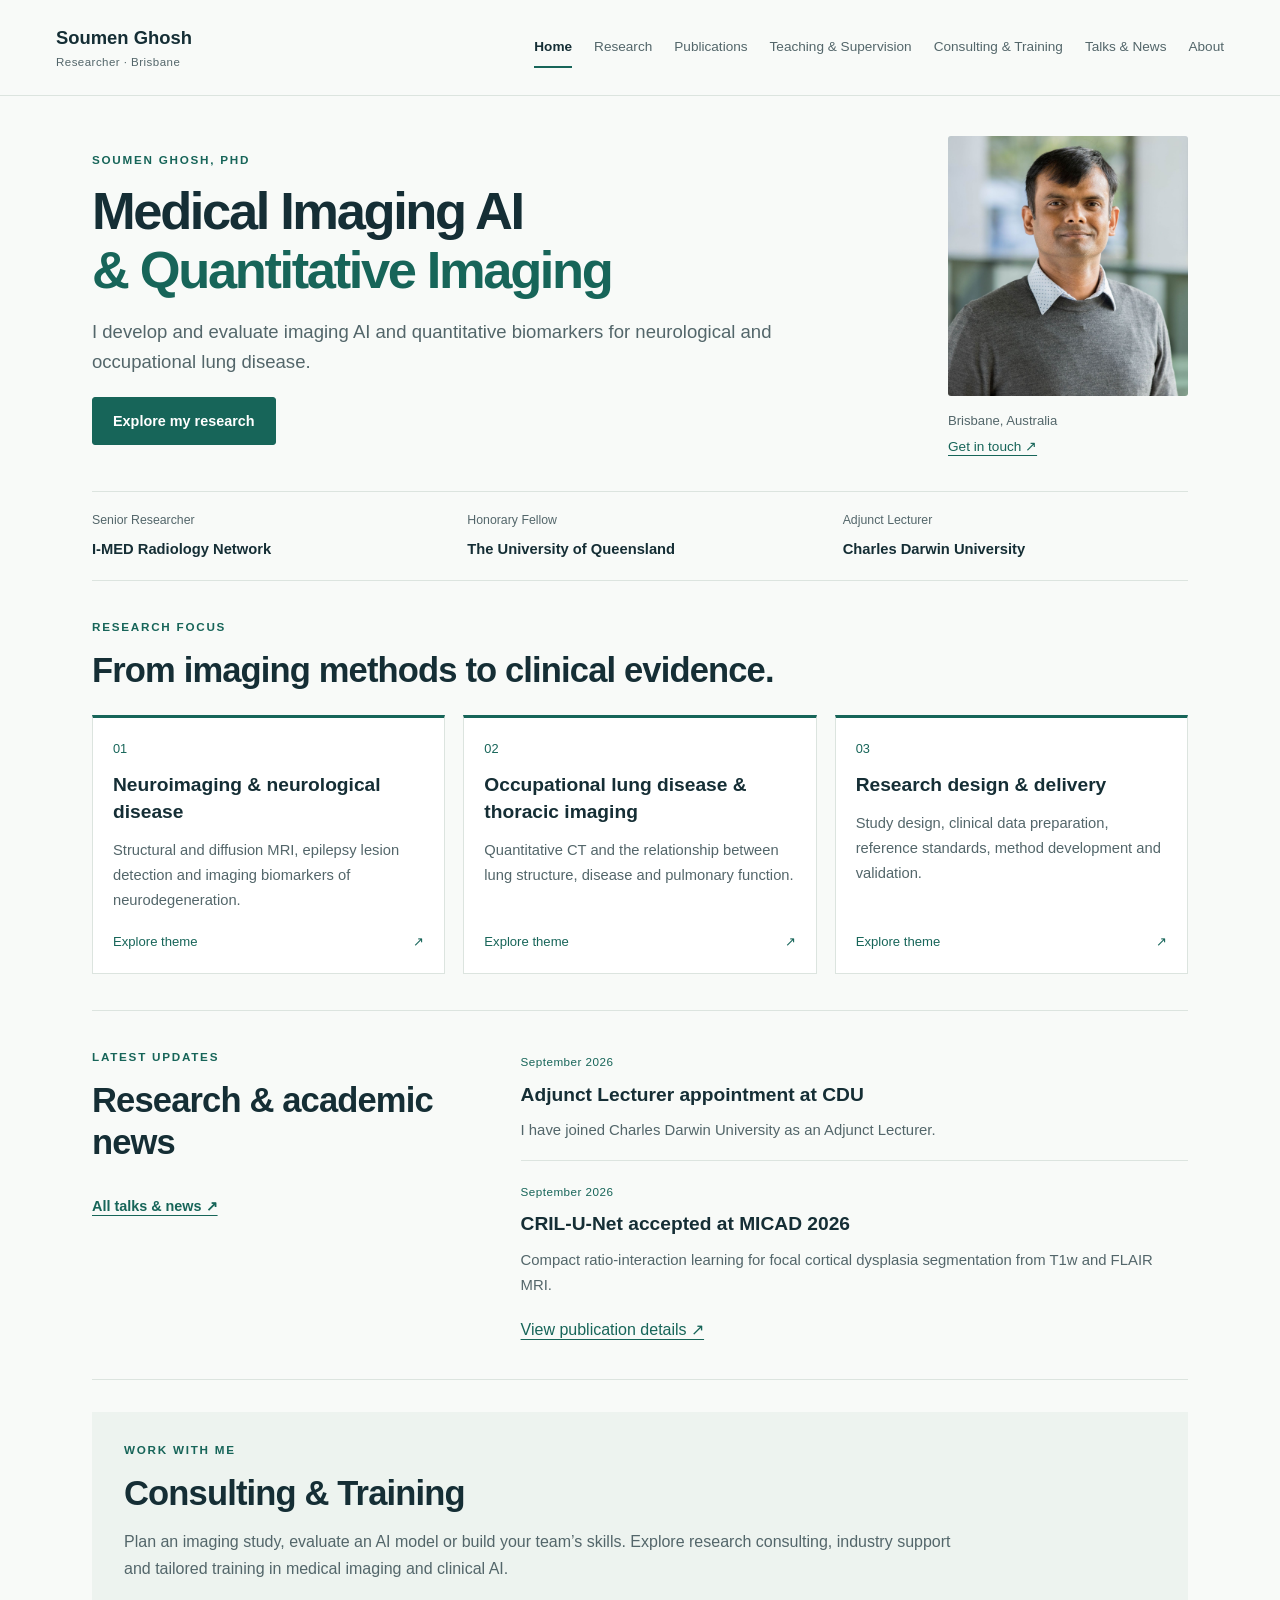
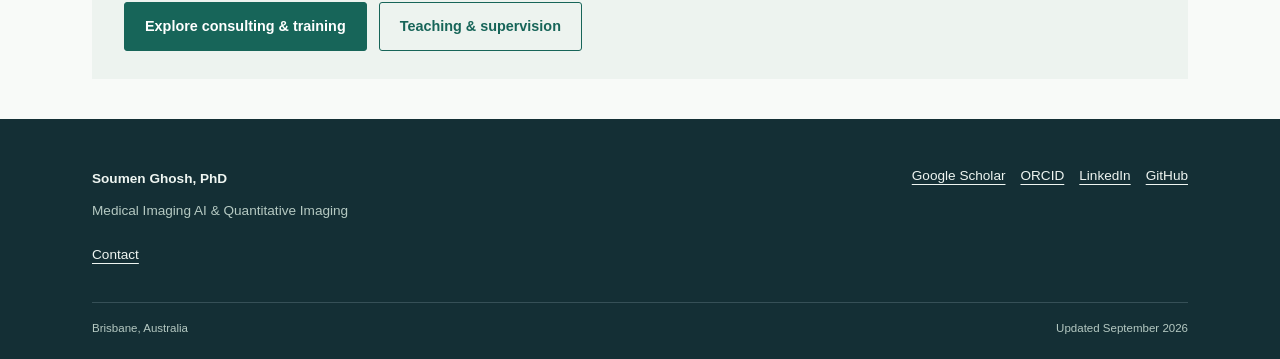
==== commit 4a9c039b: "Keep a single understated CV link on the About page" ====
--- a/index.html
+++ b/index.html
@@ -1 +1 @@
-<!doctype html><html lang="en"><head><meta charset="utf-8"><meta name="viewport" content="width=device-width,initial-scale=1"><title>Soumen Ghosh | Medical Imaging AI</title><meta name="description" content="Soumen Ghosh: medical imaging AI and quantitative imaging researcher at I-MED, with academic appointments at UQ and CDU."><meta name="theme-color" content="#123c43"><meta property="og:title" content="Soumen Ghosh | Medical Imaging AI"><meta property="og:description" content="Soumen Ghosh: medical imaging AI and quantitative imaging researcher at I-MED, with academic appointments at UQ and CDU."><meta property="og:type" content="website"><link rel="icon" href="assets/favicon.svg" type="image/svg+xml"><link rel="stylesheet" href="assets/site.css?v=7b46a8c0fb90"><script src="assets/site.js" defer></script></head><body class="home"><a class="skip" href="#main">Skip to content</a><header class="site-header"><div class="nav-wrap"><a class="wordmark" href="index.html">Soumen Ghosh<span>Researcher · Brisbane</span></a><button class="menu-toggle" aria-expanded="false" aria-controls="navigation">Menu <span aria-hidden="true">☰</span></button><nav id="navigation" aria-label="Main navigation"><a href="index.html" aria-current="page">Home</a><a href="research.html">Research</a><a href="publications.html">Publications</a><a href="teaching.html">Teaching & Supervision</a><a href="consulting.html">Consulting & Training</a><a href="news.html">Talks & News</a><a href="about.html">About / CV</a></nav></div></header><main id="main"><section class="hero"><div class="hero-copy"><p class="eyebrow">Soumen Ghosh, PhD</p><h1>Medical Imaging AI<br><span>&amp; Quantitative Imaging</span></h1><p class="lede">I develop and evaluate imaging AI and quantitative biomarkers for neurological and occupational lung disease.</p><div class="button-row"><a class="button primary" href="research.html">Explore my research</a></div></div><aside class="profile"><img src="assets/soumen-ghosh.png" width="1280" height="1635" alt="Soumen Ghosh" fetchpriority="high"><p>Brisbane, Australia</p><a href="about.html#contact">Get in touch ↗</a></aside></section><section class="affiliations" aria-label="Current appointments"><div><span>Senior Researcher</span><strong>I-MED Radiology Network</strong></div><div><span>Honorary Fellow</span><strong>The University of Queensland</strong></div><div><span>Adjunct Lecturer</span><strong>Charles Darwin University</strong></div></section><section class="section"><div class="section-top"><div><p class="eyebrow">Research focus</p><h2>From imaging methods to clinical evidence.</h2></div></div><div class="theme-grid"><a class="theme-card" href="research.html#theme-1"><span class="number">01</span><h3>Neuroimaging &amp; neurological disease</h3><p>Structural and diffusion MRI, epilepsy lesion detection and imaging biomarkers of neurodegeneration.</p><span class="card-link">Explore theme <span aria-hidden="true">↗</span></span></a><a class="theme-card" href="research.html#theme-2"><span class="number">02</span><h3>Occupational lung disease &amp; thoracic imaging</h3><p>Quantitative CT and the relationship between lung structure, disease and pulmonary function.</p><span class="card-link">Explore theme <span aria-hidden="true">↗</span></span></a><a class="theme-card" href="research.html#delivery-title"><span class="number">03</span><h3>Research design &amp; delivery</h3><p>Study design, clinical data preparation, reference standards, method development and validation.</p><span class="card-link">Explore theme <span aria-hidden="true">↗</span></span></a></div></section><section class="section split"><div><p class="eyebrow">Latest updates</p><h2>Research &amp; academic news</h2><a class="text-link" href="news.html">All talks &amp; news ↗</a></div><div class="news-list"><article><time>September 2026</time><h3>Adjunct Lecturer appointment at CDU</h3><p>I have joined Charles Darwin University as an Adjunct Lecturer.</p></article><article><time>September 2026</time><h3>CRIL-U-Net accepted at MICAD 2026</h3><p>Compact ratio-interaction learning for focal cortical dysplasia segmentation from T1w and FLAIR MRI.</p><a href="publications.html">View publication details ↗</a></article></div></section><section class="collaboration"><p class="eyebrow">Work with me</p><h2>Consulting &amp; Training</h2><p>Plan an imaging study, evaluate an AI model or build your team’s skills. Explore research consulting, industry support and tailored training in medical imaging and clinical AI.</p><div class="button-row"><a class="button primary" href="consulting.html">Explore consulting &amp; training</a><a class="button secondary" href="teaching.html">Teaching &amp; supervision</a></div></section></main><footer><div class="footer-inner"><div><a class="wordmark" href="index.html">Soumen Ghosh, PhD</a><p>Medical Imaging AI &amp; Quantitative Imaging</p><a href="about.html#contact">Contact</a></div><div class="footer-links"><a class="" href="https://scholar.google.co.in/citations?user=yuB4f7IAAAAJ&amp;hl=en">Google Scholar</a><a class="" href="https://orcid.org/0000-0002-8360-5309">ORCID</a><a class="" href="https://www.linkedin.com/in/soumen-ghosh-aaa58ba4/">LinkedIn</a><a class="" href="https://github.com/soumenca">GitHub</a></div></div><div class="footer-bottom">Brisbane, Australia<span>Updated September 2026</span></div></footer></body></html>+<!doctype html><html lang="en"><head><meta charset="utf-8"><meta name="viewport" content="width=device-width,initial-scale=1"><title>Soumen Ghosh | Medical Imaging AI</title><meta name="description" content="Soumen Ghosh: medical imaging AI and quantitative imaging researcher at I-MED, with academic appointments at UQ and CDU."><meta name="theme-color" content="#123c43"><meta property="og:title" content="Soumen Ghosh | Medical Imaging AI"><meta property="og:description" content="Soumen Ghosh: medical imaging AI and quantitative imaging researcher at I-MED, with academic appointments at UQ and CDU."><meta property="og:type" content="website"><link rel="icon" href="assets/favicon.svg" type="image/svg+xml"><link rel="stylesheet" href="assets/site.css?v=64add3d85b4a"><script src="assets/site.js" defer></script></head><body class="home"><a class="skip" href="#main">Skip to content</a><header class="site-header"><div class="nav-wrap"><a class="wordmark" href="index.html">Soumen Ghosh<span>Researcher · Brisbane</span></a><button class="menu-toggle" aria-expanded="false" aria-controls="navigation">Menu <span aria-hidden="true">☰</span></button><nav id="navigation" aria-label="Main navigation"><a href="index.html" aria-current="page">Home</a><a href="research.html">Research</a><a href="publications.html">Publications</a><a href="teaching.html">Teaching & Supervision</a><a href="consulting.html">Consulting & Training</a><a href="news.html">Talks & News</a><a href="about.html">About</a></nav></div></header><main id="main"><section class="hero"><div class="hero-copy"><p class="eyebrow">Soumen Ghosh, PhD</p><h1>Medical Imaging AI<br><span>&amp; Quantitative Imaging</span></h1><p class="lede">I develop and evaluate imaging AI and quantitative biomarkers for neurological and occupational lung disease.</p><div class="button-row"><a class="button primary" href="research.html">Explore my research</a></div></div><aside class="profile"><img src="assets/soumen-ghosh.png" width="1280" height="1635" alt="Soumen Ghosh" fetchpriority="high"><p>Brisbane, Australia</p><a href="about.html#contact">Get in touch ↗</a></aside></section><section class="affiliations" aria-label="Current appointments"><div><span>Senior Researcher</span><strong>I-MED Radiology Network</strong></div><div><span>Honorary Fellow</span><strong>The University of Queensland</strong></div><div><span>Adjunct Lecturer</span><strong>Charles Darwin University</strong></div></section><section class="section"><div class="section-top"><div><p class="eyebrow">Research focus</p><h2>From imaging methods to clinical evidence.</h2></div></div><div class="theme-grid"><a class="theme-card" href="research.html#theme-1"><span class="number">01</span><h3>Neuroimaging &amp; neurological disease</h3><p>Structural and diffusion MRI, epilepsy lesion detection and imaging biomarkers of neurodegeneration.</p><span class="card-link">Explore theme <span aria-hidden="true">↗</span></span></a><a class="theme-card" href="research.html#theme-2"><span class="number">02</span><h3>Occupational lung disease &amp; thoracic imaging</h3><p>Quantitative CT and the relationship between lung structure, disease and pulmonary function.</p><span class="card-link">Explore theme <span aria-hidden="true">↗</span></span></a><a class="theme-card" href="research.html#delivery-title"><span class="number">03</span><h3>Research design &amp; delivery</h3><p>Study design, clinical data preparation, reference standards, method development and validation.</p><span class="card-link">Explore theme <span aria-hidden="true">↗</span></span></a></div></section><section class="section split"><div><p class="eyebrow">Latest updates</p><h2>Research &amp; academic news</h2><a class="text-link" href="news.html">All talks &amp; news ↗</a></div><div class="news-list"><article><time>September 2026</time><h3>Adjunct Lecturer appointment at CDU</h3><p>I have joined Charles Darwin University as an Adjunct Lecturer.</p></article><article><time>September 2026</time><h3>CRIL-U-Net accepted at MICAD 2026</h3><p>Compact ratio-interaction learning for focal cortical dysplasia segmentation from T1w and FLAIR MRI.</p><a href="publications.html">View publication details ↗</a></article></div></section><section class="collaboration"><p class="eyebrow">Work with me</p><h2>Consulting &amp; Training</h2><p>Plan an imaging study, evaluate an AI model or build your team’s skills. Explore research consulting, industry support and tailored training in medical imaging and clinical AI.</p><div class="button-row"><a class="button primary" href="consulting.html">Explore consulting &amp; training</a><a class="button secondary" href="teaching.html">Teaching &amp; supervision</a></div></section></main><footer><div class="footer-inner"><div><a class="wordmark" href="index.html">Soumen Ghosh, PhD</a><p>Medical Imaging AI &amp; Quantitative Imaging</p><a href="about.html#contact">Contact</a></div><div class="footer-links"><a class="" href="https://scholar.google.co.in/citations?user=yuB4f7IAAAAJ&amp;hl=en">Google Scholar</a><a class="" href="https://orcid.org/0000-0002-8360-5309">ORCID</a><a class="" href="https://www.linkedin.com/in/soumen-ghosh-aaa58ba4/">LinkedIn</a><a class="" href="https://github.com/soumenca">GitHub</a></div></div><div class="footer-bottom">Brisbane, Australia<span>Updated September 2026</span></div></footer></body></html>
--- a/assets/site.css
+++ b/assets/site.css
@@ -1,4 +1,4 @@
-:root{--ink:#152e35;--muted:#53666a;--teal:#176559;--paper:#f8faf8;--line:#dce4df;--tint:#edf3ef}*{box-sizing:border-box}html{scroll-behavior:smooth;scroll-padding-top:115px}body{margin:0;font:16px/1.7 -apple-system,BlinkMacSystemFont,"Segoe UI",Arial,sans-serif;color:var(--ink);background:var(--paper)}a{color:var(--teal);text-underline-offset:4px}a:hover{color:#0a4039}button,input,select{font:inherit}h1,h2,h3,p{margin-top:0}h1{font-size:clamp(2.5rem,4.5vw,4.25rem);font-weight:650;letter-spacing:-.045em;line-height:1.12;margin-bottom:26px}h2{font-size:clamp(1.55rem,2.7vw,2.35rem);letter-spacing:-.025em;line-height:1.22;font-weight:600}h3{font-size:1.2rem;line-height:1.4;font-weight:600}p{margin-bottom:1.1rem}.skip{position:absolute;left:16px;top:-100px;background:white;padding:12px;z-index:20}.skip:focus{top:8px}:focus-visible{outline:3px solid #b56a22;outline-offset:5px}.site-header{background:rgba(248,250,248,.98);border-bottom:1px solid var(--line);position:sticky;top:0;z-index:10}.nav-wrap{max-width:1240px;margin:auto;padding:22px 36px;display:flex;align-items:center;justify-content:space-between;gap:24px}.wordmark{text-decoration:none;color:var(--ink);font-weight:650;font-size:1.15rem;white-space:nowrap}.wordmark span{display:block;font-size:.72rem;letter-spacing:.04em;font-weight:400;color:var(--muted)}nav{display:flex;gap:22px}nav a{font-size:.85rem;text-decoration:none;color:var(--muted);padding:8px 0}nav a[aria-current]{color:var(--ink);border-bottom:2px solid var(--teal);font-weight:650}.menu-toggle{display:none}main{max-width:1168px;margin:auto;padding:0 36px}.hero{display:grid;grid-template-columns:minmax(0,1fr) 240px;gap:70px;align-items:center;padding:85px 0 64px}.hero h1{font-size:clamp(2.5rem,4.1vw,3.75rem)}.hero h1 span{color:var(--teal)}.eyebrow{text-transform:uppercase;letter-spacing:.15em;font-size:.73rem;font-weight:650;color:var(--teal);margin-bottom:20px}.lede{font-size:1.16rem;line-height:1.75;color:var(--muted);max-width:760px}.profile img{display:block;width:240px;height:260px;object-fit:cover;border-radius:3px;background:var(--tint)}.profile p{font-size:.82rem;color:var(--muted);margin:14px 0 0}.profile a{font-size:.85rem}.button-row{display:flex;gap:12px;flex-wrap:wrap;margin-top:28px}.button{display:inline-flex;align-items:center;justify-content:center;padding:11px 20px;border-radius:3px;font-weight:600;font-size:.9rem;text-decoration:none;border:1px solid var(--teal);text-align:center}.primary{background:var(--teal);color:white}.primary:hover{color:white;background:#114d44}.secondary{background:transparent}.affiliations{display:grid;grid-template-columns:repeat(3,1fr);border-block:1px solid var(--line);padding:26px 0;gap:30px}.affiliations span{display:block;font-size:.77rem;color:var(--muted);margin-bottom:4px}.affiliations strong{font-size:.92rem;font-weight:600}.section{padding:70px 0;border-bottom:1px solid var(--line)}.section-top h2{max-width:600px;margin-bottom:35px}.theme-grid{display:grid;grid-template-columns:repeat(3,1fr);gap:22px}.theme-card{display:flex;flex-direction:column;text-decoration:none;color:var(--ink);padding:25px;background:white;border:1px solid var(--line);border-top:3px solid var(--teal);transition:transform .15s}.theme-card:hover{transform:translateY(-3px)}.number{font-size:.8rem;color:var(--teal);margin-bottom:25px}.theme-card p{font-size:.92rem;color:var(--muted)}.card-link{margin-top:auto;font-size:.82rem;color:var(--teal);padding-top:15px;display:flex;justify-content:space-between}.split{display:grid;grid-template-columns:1fr 1.25fr;gap:80px}.text-link{font-size:.9rem;font-weight:600}.news-list article{border-bottom:1px solid var(--line);padding:0 0 23px;margin-bottom:24px}.news-list article:last-child{border:0;margin:0}.news-list time,.pub-type{font-size:.73rem;color:var(--teal);letter-spacing:.04em}.news-list h3{margin:7px 0 10px}.news-list p{font-size:.93rem;color:var(--muted)}.collaboration{margin:60px 0 80px;background:var(--tint);padding:45px}.collaboration p:not(.eyebrow){max-width:730px;color:var(--muted)}footer{background:#142f35;color:#d8e2df;padding:45px 36px 20px}footer a,footer .wordmark{color:#eef5f1}footer a:hover{color:white}.footer-inner,.footer-bottom{max-width:1096px;margin:auto;display:flex;justify-content:space-between;gap:30px}.footer-inner p{font-size:.85rem;margin-top:8px;color:#b5c9c2}.footer-inner a{font-size:.85rem}.footer-links{display:flex;gap:15px;flex-wrap:wrap;align-content:start;max-width:430px}.footer-bottom{margin-top:35px;padding-top:16px;border-top:1px solid #365057;font-size:.72rem;color:#b5c9c2}.page-heading{padding:70px 0 42px;max-width:850px}.reading-layout{display:grid;grid-template-columns:220px 1fr;gap:60px;padding-bottom:75px}.section-nav{display:flex;flex-direction:column;gap:20px;border-top:1px solid var(--line);padding-top:24px;align-self:start}.section-nav a{font-size:.9rem}.prose{max-width:780px}.prose h2{font-size:1.7rem;margin-top:45px;margin-bottom:20px}.prose h2:first-child{margin-top:0}.prose h3{margin-top:28px}.prose p{color:var(--muted)}.prose strong{color:var(--ink);font-weight:600}.prose ul{padding-left:22px}.standalone{padding-bottom:80px}.news-prose p{padding:17px 0 23px;border-bottom:1px solid var(--line)}.news-prose p strong{display:inline-block;margin-bottom:7px}.cv-banner{padding:24px 28px;background:var(--tint);display:flex;justify-content:space-between;gap:25px;align-items:center;margin-bottom:40px}.cv-banner p{margin:6px 0 0;color:var(--muted);font-size:.85rem}.cv-banner .button{flex-shrink:0}.filters{display:grid;grid-template-columns:1.6fr 1fr;gap:20px;background:var(--tint);padding:22px;margin-bottom:20px}.filters label{font-size:.8rem;font-weight:600}.filters input,.filters select{display:block;width:100%;padding:11px 12px;margin-top:7px;border:1px solid #9cafaa;border-radius:2px;background:white;color:var(--ink)}#result-count{font-size:.8rem;color:var(--muted)}.publications{padding-bottom:65px}.publication{padding:25px 0;border-bottom:1px solid var(--line)}.publication h2{font-size:1.15rem;line-height:1.5;max-width:950px;margin-bottom:10px;letter-spacing:-.005em}.publication p{font-size:.92rem;margin:5px 0;color:var(--muted)}.publication .pub-type{color:var(--teal);font-size:.73rem;margin-bottom:12px}.publication .text-link{display:inline-block;margin-top:8px}[hidden]{display:none!important}@media(max-width:1000px){nav{gap:13px}nav a{font-size:.77rem}.hero{gap:35px}.nav-wrap{padding-inline:24px}}@media(max-width:800px){.nav-wrap{flex-wrap:wrap;padding:16px 22px}.menu-toggle{display:block;border:1px solid var(--line);background:transparent;color:var(--ink);padding:7px 11px;font-size:.85rem;border-radius:3px}nav{display:none;width:100%;flex-direction:column;gap:3px;padding-bottom:10px}nav.open{display:flex}nav a{font-size:.95rem;padding:9px}nav a[aria-current]{border:0;background:var(--tint)}main{padding-inline:24px}.hero{grid-template-columns:1fr 160px;gap:25px;padding:50px 0}.profile img{width:160px;height:180px}.hero h1{font-size:2.6rem}.theme-grid{grid-template-columns:1fr}.theme-card{padding:24px}.number{margin-bottom:12px}.split{gap:35px;grid-template-columns:1fr}.reading-layout{grid-template-columns:1fr;gap:35px}.section-nav{gap:12px}.affiliations{gap:15px}.footer-inner{flex-direction:column}.page-heading{padding-top:45px}}@media(max-width:550px){.hero{grid-template-columns:1fr;gap:30px}.hero h1{font-size:2.5rem}.profile{display:flex;align-items:center;gap:18px;flex-wrap:wrap}.profile img{width:86px;height:100px}.profile p{margin:0}.profile a{margin-left:auto}.affiliations{grid-template-columns:1fr;padding:22px 0;gap:19px}.section{padding:45px 0}.collaboration{padding:27px;margin:38px 0 50px}.filters{grid-template-columns:1fr;padding:18px}.cv-banner{align-items:start;flex-direction:column;padding:22px}.footer-bottom{flex-direction:column;gap:5px}.lede{font-size:1.05rem}.button{padding:11px 16px}.page-heading h1{font-size:2.55rem}}@media(prefers-reduced-motion:reduce){html{scroll-behavior:auto}*{transition:none!important}}
+:root{--ink:#152e35;--muted:#53666a;--teal:#176559;--paper:#f8faf8;--line:#dce4df;--tint:#edf3ef}*{box-sizing:border-box}html{scroll-behavior:smooth;scroll-padding-top:115px}body{margin:0;font:16px/1.7 -apple-system,BlinkMacSystemFont,"Segoe UI",Arial,sans-serif;color:var(--ink);background:var(--paper)}a{color:var(--teal);text-underline-offset:4px}a:hover{color:#0a4039}button,input,select{font:inherit}h1,h2,h3,p{margin-top:0}h1{font-size:clamp(2.5rem,4.5vw,4.25rem);font-weight:650;letter-spacing:-.045em;line-height:1.12;margin-bottom:26px}h2{font-size:clamp(1.55rem,2.7vw,2.35rem);letter-spacing:-.025em;line-height:1.22;font-weight:600}h3{font-size:1.2rem;line-height:1.4;font-weight:600}p{margin-bottom:1.1rem}.skip{position:absolute;left:16px;top:-100px;background:white;padding:12px;z-index:20}.skip:focus{top:8px}:focus-visible{outline:3px solid #b56a22;outline-offset:5px}.site-header{background:rgba(248,250,248,.98);border-bottom:1px solid var(--line);position:sticky;top:0;z-index:10}.nav-wrap{max-width:1240px;margin:auto;padding:22px 36px;display:flex;align-items:center;justify-content:space-between;gap:24px}.wordmark{text-decoration:none;color:var(--ink);font-weight:650;font-size:1.15rem;white-space:nowrap}.wordmark span{display:block;font-size:.72rem;letter-spacing:.04em;font-weight:400;color:var(--muted)}nav{display:flex;gap:22px}nav a{font-size:.85rem;text-decoration:none;color:var(--muted);padding:8px 0}nav a[aria-current]{color:var(--ink);border-bottom:2px solid var(--teal);font-weight:650}.menu-toggle{display:none}main{max-width:1168px;margin:auto;padding:0 36px}.hero{display:grid;grid-template-columns:minmax(0,1fr) 240px;gap:70px;align-items:center;padding:85px 0 64px}.hero h1{font-size:clamp(2.5rem,4.1vw,3.75rem)}.hero h1 span{color:var(--teal)}.eyebrow{text-transform:uppercase;letter-spacing:.15em;font-size:.73rem;font-weight:650;color:var(--teal);margin-bottom:20px}.lede{font-size:1.16rem;line-height:1.75;color:var(--muted);max-width:760px}.profile img{display:block;width:240px;height:260px;object-fit:cover;border-radius:3px;background:var(--tint)}.profile p{font-size:.82rem;color:var(--muted);margin:14px 0 0}.profile a{font-size:.85rem}.button-row{display:flex;gap:12px;flex-wrap:wrap;margin-top:28px}.button{display:inline-flex;align-items:center;justify-content:center;padding:11px 20px;border-radius:3px;font-weight:600;font-size:.9rem;text-decoration:none;border:1px solid var(--teal);text-align:center}.primary{background:var(--teal);color:white}.primary:hover{color:white;background:#114d44}.secondary{background:transparent}.affiliations{display:grid;grid-template-columns:repeat(3,1fr);border-block:1px solid var(--line);padding:26px 0;gap:30px}.affiliations span{display:block;font-size:.77rem;color:var(--muted);margin-bottom:4px}.affiliations strong{font-size:.92rem;font-weight:600}.section{padding:70px 0;border-bottom:1px solid var(--line)}.section-top h2{max-width:600px;margin-bottom:35px}.theme-grid{display:grid;grid-template-columns:repeat(3,1fr);gap:22px}.theme-card{display:flex;flex-direction:column;text-decoration:none;color:var(--ink);padding:25px;background:white;border:1px solid var(--line);border-top:3px solid var(--teal);transition:transform .15s}.theme-card:hover{transform:translateY(-3px)}.number{font-size:.8rem;color:var(--teal);margin-bottom:25px}.theme-card p{font-size:.92rem;color:var(--muted)}.card-link{margin-top:auto;font-size:.82rem;color:var(--teal);padding-top:15px;display:flex;justify-content:space-between}.split{display:grid;grid-template-columns:1fr 1.25fr;gap:80px}.text-link{font-size:.9rem;font-weight:600}.news-list article{border-bottom:1px solid var(--line);padding:0 0 23px;margin-bottom:24px}.news-list article:last-child{border:0;margin:0}.news-list time,.pub-type{font-size:.73rem;color:var(--teal);letter-spacing:.04em}.news-list h3{margin:7px 0 10px}.news-list p{font-size:.93rem;color:var(--muted)}.collaboration{margin:60px 0 80px;background:var(--tint);padding:45px}.collaboration p:not(.eyebrow){max-width:730px;color:var(--muted)}footer{background:#142f35;color:#d8e2df;padding:45px 36px 20px}footer a,footer .wordmark{color:#eef5f1}footer a:hover{color:white}.footer-inner,.footer-bottom{max-width:1096px;margin:auto;display:flex;justify-content:space-between;gap:30px}.footer-inner p{font-size:.85rem;margin-top:8px;color:#b5c9c2}.footer-inner a{font-size:.85rem}.footer-links{display:flex;gap:15px;flex-wrap:wrap;align-content:start;max-width:430px}.footer-bottom{margin-top:35px;padding-top:16px;border-top:1px solid #365057;font-size:.72rem;color:#b5c9c2}.page-heading{padding:70px 0 42px;max-width:850px}.reading-layout{display:grid;grid-template-columns:220px 1fr;gap:60px;padding-bottom:75px}.section-nav{display:flex;flex-direction:column;gap:20px;border-top:1px solid var(--line);padding-top:24px;align-self:start}.section-nav a{font-size:.9rem}.prose{max-width:780px}.prose h2{font-size:1.7rem;margin-top:45px;margin-bottom:20px}.prose h2:first-child{margin-top:0}.prose h3{margin-top:28px}.prose p{color:var(--muted)}.prose strong{color:var(--ink);font-weight:600}.prose ul{padding-left:22px}.standalone{padding-bottom:80px}.news-prose p{padding:17px 0 23px;border-bottom:1px solid var(--line)}.news-prose p strong{display:inline-block;margin-bottom:7px}.filters{display:grid;grid-template-columns:1.6fr 1fr;gap:20px;background:var(--tint);padding:22px;margin-bottom:20px}.filters label{font-size:.8rem;font-weight:600}.filters input,.filters select{display:block;width:100%;padding:11px 12px;margin-top:7px;border:1px solid #9cafaa;border-radius:2px;background:white;color:var(--ink)}#result-count{font-size:.8rem;color:var(--muted)}.publications{padding-bottom:65px}.publication{padding:25px 0;border-bottom:1px solid var(--line)}.publication h2{font-size:1.15rem;line-height:1.5;max-width:950px;margin-bottom:10px;letter-spacing:-.005em}.publication p{font-size:.92rem;margin:5px 0;color:var(--muted)}.publication .pub-type{color:var(--teal);font-size:.73rem;margin-bottom:12px}.publication .text-link{display:inline-block;margin-top:8px}[hidden]{display:none!important}@media(max-width:1000px){nav{gap:13px}nav a{font-size:.77rem}.hero{gap:35px}.nav-wrap{padding-inline:24px}}@media(max-width:800px){.nav-wrap{flex-wrap:wrap;padding:16px 22px}.menu-toggle{display:block;border:1px solid var(--line);background:transparent;color:var(--ink);padding:7px 11px;font-size:.85rem;border-radius:3px}nav{display:none;width:100%;flex-direction:column;gap:3px;padding-bottom:10px}nav.open{display:flex}nav a{font-size:.95rem;padding:9px}nav a[aria-current]{border:0;background:var(--tint)}main{padding-inline:24px}.hero{grid-template-columns:1fr 160px;gap:25px;padding:50px 0}.profile img{width:160px;height:180px}.hero h1{font-size:2.6rem}.theme-grid{grid-template-columns:1fr}.theme-card{padding:24px}.number{margin-bottom:12px}.split{gap:35px;grid-template-columns:1fr}.reading-layout{grid-template-columns:1fr;gap:35px}.section-nav{gap:12px}.affiliations{gap:15px}.footer-inner{flex-direction:column}.page-heading{padding-top:45px}}@media(max-width:550px){.hero{grid-template-columns:1fr;gap:30px}.hero h1{font-size:2.5rem}.profile{display:flex;align-items:center;gap:18px;flex-wrap:wrap}.profile img{width:86px;height:100px}.profile p{margin:0}.profile a{margin-left:auto}.affiliations{grid-template-columns:1fr;padding:22px 0;gap:19px}.section{padding:45px 0}.collaboration{padding:27px;margin:38px 0 50px}.filters{grid-template-columns:1fr;padding:18px}.footer-bottom{flex-direction:column;gap:5px}.lede{font-size:1.05rem}.button{padding:11px 16px}.page-heading h1{font-size:2.55rem}}@media(prefers-reduced-motion:reduce){html{scroll-behavior:auto}*{transition:none!important}}
 
 @media(max-width:800px){nav{display:flex}.js nav{display:none}.js nav.open{display:flex}.menu-toggle{display:none}.js .menu-toggle{display:block}}
 
@@ -44,11 +44,22 @@
 .capability-number{display:flex;align-items:center;justify-content:center;width:34px;height:34px;border-radius:50%;background:var(--tint);color:var(--teal);font-size:.76rem;font-weight:650;letter-spacing:.04em;margin-bottom:16px}
 .research-capability h3{font-size:1.07rem;line-height:1.4;margin:0 0 12px}
 .research-capability p{font-size:.9rem;line-height:1.65;color:var(--muted);margin:0}
-.research-projects{padding-top:32px}
-.research-projects>h2{margin-bottom:28px}
-.research-projects .prose h3{font-size:1.7rem;line-height:1.3;letter-spacing:-.025em;margin:40px 0 20px}
-.research-projects .prose h3:first-child{margin-top:0}
-.research-projects .prose h4{font-size:1.2rem;line-height:1.4;font-weight:600;margin:28px 0 16px}
+.research-projects{padding:36px 0 48px}
+.research-projects>h2{margin-bottom:20px}
+.research-area-links{display:flex;flex-wrap:wrap;gap:10px}
+.research-area-links a{font-size:.82rem;padding:6px 12px;border:1px solid var(--line);border-radius:3px;background:white;text-decoration:none}
+.research-area-links a:hover{border-color:var(--teal);background:var(--tint)}
+.research-area{padding-top:28px}
+.research-area>h3{font-size:1.35rem;line-height:1.35;letter-spacing:-.02em;color:var(--ink);margin:0;background:var(--tint);border-left:3px solid var(--teal);padding:14px 18px}
+.research-project{padding:22px 20px;border-bottom:1px solid var(--line)}
+.research-project:last-child{border-bottom:0}
+.research-project h4{font-size:1.15rem;line-height:1.45;font-weight:600;margin:0 0 10px;max-width:900px}
+.research-project>div{max-width:900px}
+.project-question{font-size:1rem;line-height:1.65;margin-bottom:8px}
+.project-contribution{font-size:.94rem;line-height:1.7;color:var(--muted);margin-bottom:0}
+.project-outputs{display:flex;flex-wrap:wrap;gap:8px 22px;list-style:none;padding:0;margin:16px 0 0}
+.project-outputs a{font-size:.82rem;font-weight:600}
+@media(max-width:600px){.research-project{padding:20px 4px}.research-area>h3{font-size:1.2rem;padding:12px 14px}.research-area-links a{font-size:.8rem}}
 @media(max-width:900px){.delivery-heading{grid-template-columns:1fr;gap:16px}.delivery-heading h2{max-width:none}.research-capabilities{grid-template-columns:repeat(2,minmax(0,1fr))}}
 @media(max-width:600px){.research-page .page-heading{padding:30px 0 24px}.research-delivery{padding:20px 16px}.research-capabilities{grid-template-columns:1fr;gap:14px}.research-capability{padding:20px}.capability-number{margin-bottom:12px}.research-delivery h2,.research-projects>h2{font-size:1.65rem}}
 
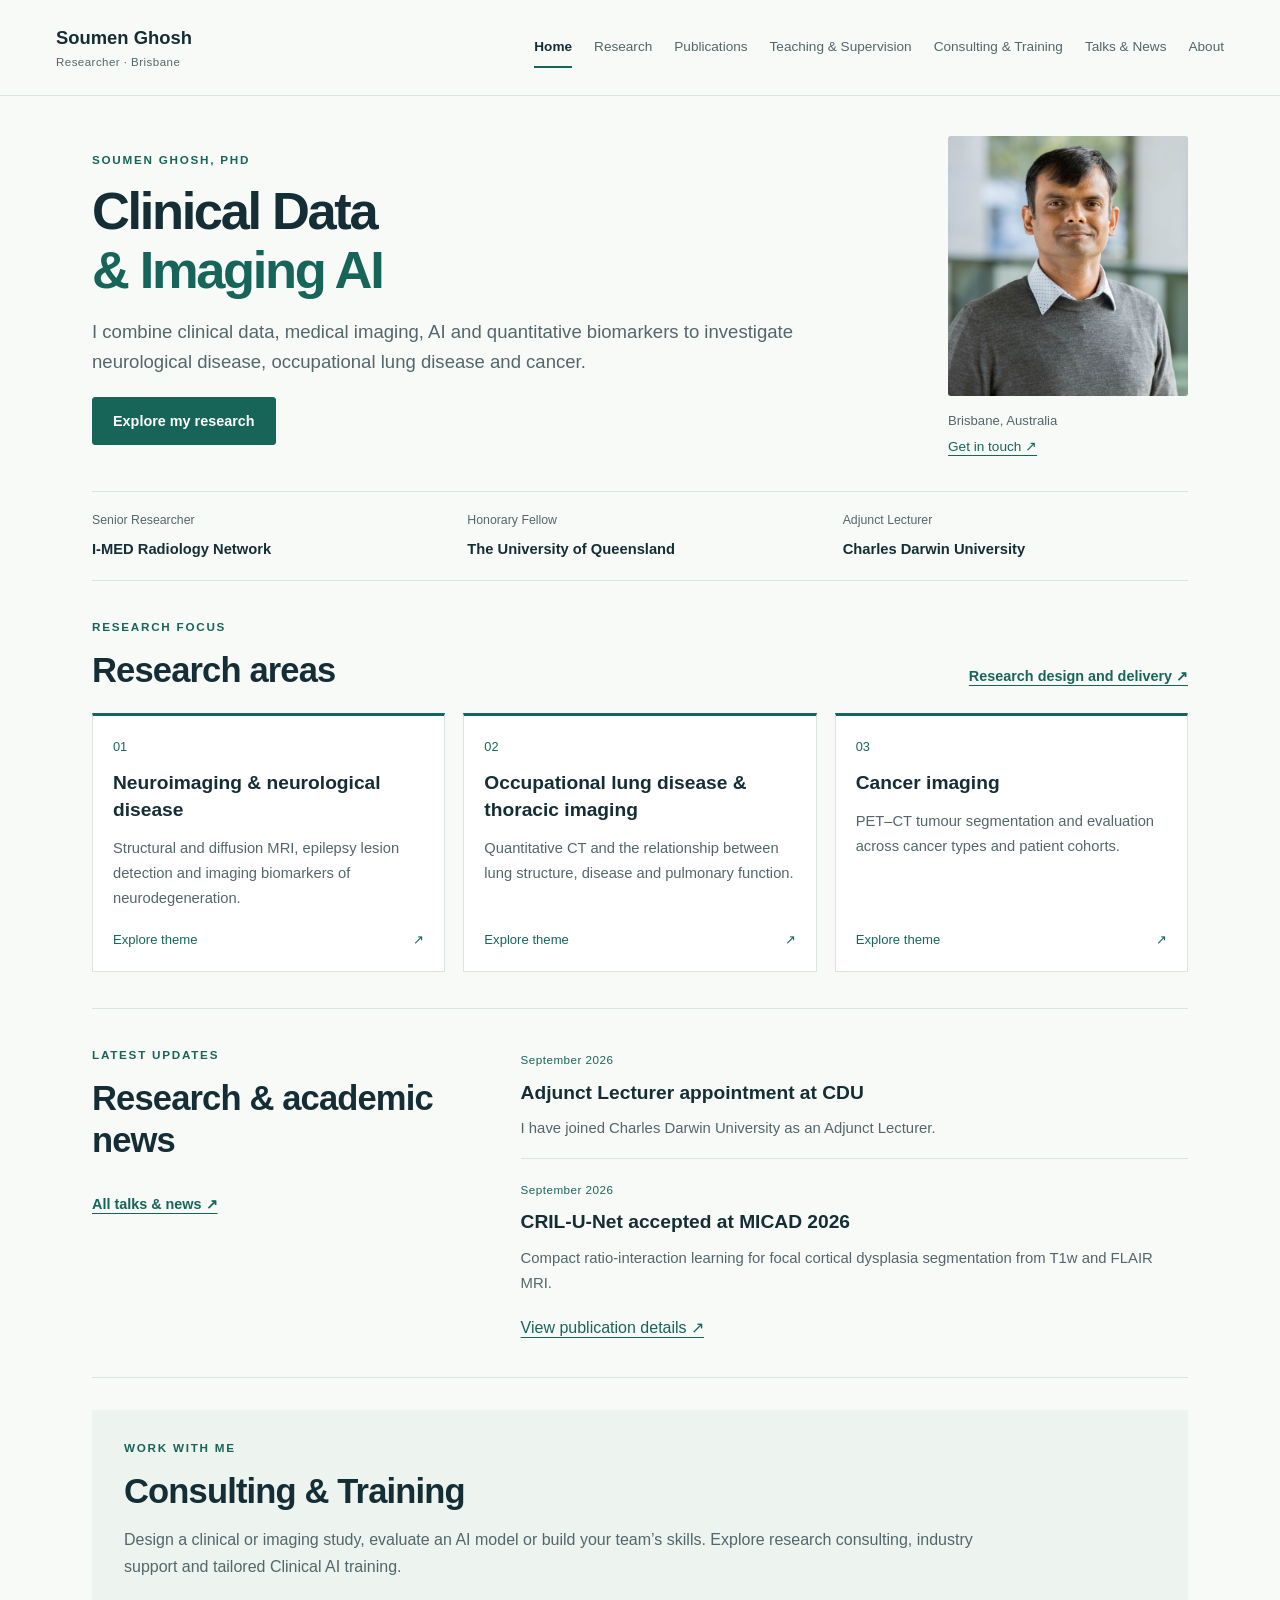
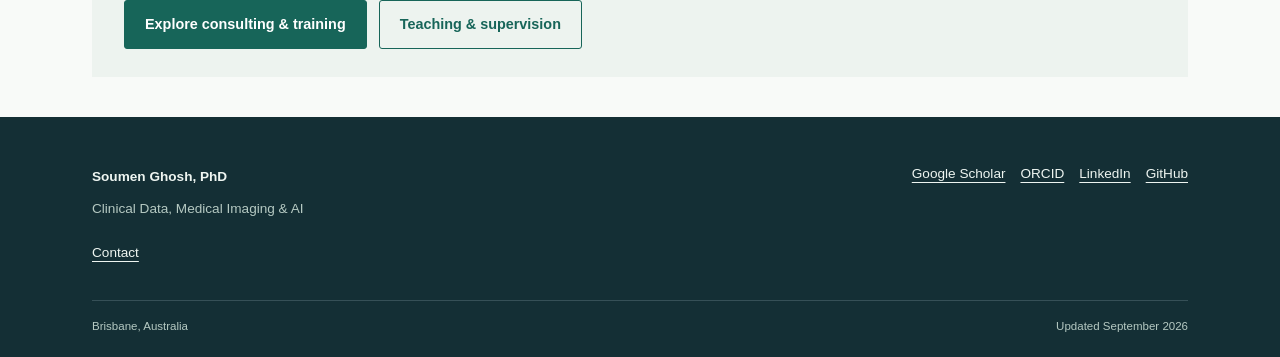
==== commit 607b8750: "Align website content, page styling and navigation across all pages" ====
--- a/index.html
+++ b/index.html
@@ -1 +1 @@
-<!doctype html><html lang="en"><head><meta charset="utf-8"><meta name="viewport" content="width=device-width,initial-scale=1"><title>Soumen Ghosh | Medical Imaging AI</title><meta name="description" content="Soumen Ghosh: medical imaging AI and quantitative imaging researcher at I-MED, with academic appointments at UQ and CDU."><meta name="theme-color" content="#123c43"><meta property="og:title" content="Soumen Ghosh | Medical Imaging AI"><meta property="og:description" content="Soumen Ghosh: medical imaging AI and quantitative imaging researcher at I-MED, with academic appointments at UQ and CDU."><meta property="og:type" content="website"><link rel="icon" href="assets/favicon.svg" type="image/svg+xml"><link rel="stylesheet" href="assets/site.css?v=64add3d85b4a"><script src="assets/site.js" defer></script></head><body class="home"><a class="skip" href="#main">Skip to content</a><header class="site-header"><div class="nav-wrap"><a class="wordmark" href="index.html">Soumen Ghosh<span>Researcher · Brisbane</span></a><button class="menu-toggle" aria-expanded="false" aria-controls="navigation">Menu <span aria-hidden="true">☰</span></button><nav id="navigation" aria-label="Main navigation"><a href="index.html" aria-current="page">Home</a><a href="research.html">Research</a><a href="publications.html">Publications</a><a href="teaching.html">Teaching & Supervision</a><a href="consulting.html">Consulting & Training</a><a href="news.html">Talks & News</a><a href="about.html">About</a></nav></div></header><main id="main"><section class="hero"><div class="hero-copy"><p class="eyebrow">Soumen Ghosh, PhD</p><h1>Medical Imaging AI<br><span>&amp; Quantitative Imaging</span></h1><p class="lede">I develop and evaluate imaging AI and quantitative biomarkers for neurological and occupational lung disease.</p><div class="button-row"><a class="button primary" href="research.html">Explore my research</a></div></div><aside class="profile"><img src="assets/soumen-ghosh.png" width="1280" height="1635" alt="Soumen Ghosh" fetchpriority="high"><p>Brisbane, Australia</p><a href="about.html#contact">Get in touch ↗</a></aside></section><section class="affiliations" aria-label="Current appointments"><div><span>Senior Researcher</span><strong>I-MED Radiology Network</strong></div><div><span>Honorary Fellow</span><strong>The University of Queensland</strong></div><div><span>Adjunct Lecturer</span><strong>Charles Darwin University</strong></div></section><section class="section"><div class="section-top"><div><p class="eyebrow">Research focus</p><h2>From imaging methods to clinical evidence.</h2></div></div><div class="theme-grid"><a class="theme-card" href="research.html#theme-1"><span class="number">01</span><h3>Neuroimaging &amp; neurological disease</h3><p>Structural and diffusion MRI, epilepsy lesion detection and imaging biomarkers of neurodegeneration.</p><span class="card-link">Explore theme <span aria-hidden="true">↗</span></span></a><a class="theme-card" href="research.html#theme-2"><span class="number">02</span><h3>Occupational lung disease &amp; thoracic imaging</h3><p>Quantitative CT and the relationship between lung structure, disease and pulmonary function.</p><span class="card-link">Explore theme <span aria-hidden="true">↗</span></span></a><a class="theme-card" href="research.html#delivery-title"><span class="number">03</span><h3>Research design &amp; delivery</h3><p>Study design, clinical data preparation, reference standards, method development and validation.</p><span class="card-link">Explore theme <span aria-hidden="true">↗</span></span></a></div></section><section class="section split"><div><p class="eyebrow">Latest updates</p><h2>Research &amp; academic news</h2><a class="text-link" href="news.html">All talks &amp; news ↗</a></div><div class="news-list"><article><time>September 2026</time><h3>Adjunct Lecturer appointment at CDU</h3><p>I have joined Charles Darwin University as an Adjunct Lecturer.</p></article><article><time>September 2026</time><h3>CRIL-U-Net accepted at MICAD 2026</h3><p>Compact ratio-interaction learning for focal cortical dysplasia segmentation from T1w and FLAIR MRI.</p><a href="publications.html">View publication details ↗</a></article></div></section><section class="collaboration"><p class="eyebrow">Work with me</p><h2>Consulting &amp; Training</h2><p>Plan an imaging study, evaluate an AI model or build your team’s skills. Explore research consulting, industry support and tailored training in medical imaging and clinical AI.</p><div class="button-row"><a class="button primary" href="consulting.html">Explore consulting &amp; training</a><a class="button secondary" href="teaching.html">Teaching &amp; supervision</a></div></section></main><footer><div class="footer-inner"><div><a class="wordmark" href="index.html">Soumen Ghosh, PhD</a><p>Medical Imaging AI &amp; Quantitative Imaging</p><a href="about.html#contact">Contact</a></div><div class="footer-links"><a class="" href="https://scholar.google.co.in/citations?user=yuB4f7IAAAAJ&amp;hl=en">Google Scholar</a><a class="" href="https://orcid.org/0000-0002-8360-5309">ORCID</a><a class="" href="https://www.linkedin.com/in/soumen-ghosh-aaa58ba4/">LinkedIn</a><a class="" href="https://github.com/soumenca">GitHub</a></div></div><div class="footer-bottom">Brisbane, Australia<span>Updated September 2026</span></div></footer></body></html>+<!doctype html><html lang="en"><head><meta charset="utf-8"><meta name="viewport" content="width=device-width,initial-scale=1"><title>Soumen Ghosh | Clinical Data &amp; Imaging AI</title><meta name="description" content="Soumen Ghosh: clinical data, medical imaging and AI research, consulting and training. Based in Brisbane, Australia."><meta name="theme-color" content="#123c43"><meta property="og:title" content="Soumen Ghosh | Clinical Data &amp; Imaging AI"><meta property="og:description" content="Soumen Ghosh: clinical data, medical imaging and AI research, consulting and training. Based in Brisbane, Australia."><meta property="og:type" content="website"><link rel="icon" href="assets/favicon.svg" type="image/svg+xml"><link rel="stylesheet" href="assets/site.css?v=4fae93cbd14b"><script src="assets/site.js?v=eca9dac3d146" defer></script></head><body class="home"><a class="skip" href="#main">Skip to content</a><header class="site-header"><div class="nav-wrap"><a class="wordmark" href="index.html">Soumen Ghosh<span>Researcher · Brisbane</span></a><button class="menu-toggle" aria-expanded="false" aria-controls="navigation">Menu <span aria-hidden="true">☰</span></button><nav id="navigation" aria-label="Main navigation"><a href="index.html" aria-current="page">Home</a><a href="research.html">Research</a><a href="publications.html">Publications</a><a href="teaching.html">Teaching &amp; Supervision</a><a href="consulting.html">Consulting &amp; Training</a><a href="news.html">Talks &amp; News</a><a href="about.html">About</a></nav></div></header><main id="main"><section class="hero"><div class="hero-copy"><p class="eyebrow">Soumen Ghosh, PhD</p><h1>Clinical Data<br><span>&amp; Imaging AI</span></h1><p class="lede">I combine clinical data, medical imaging, AI and quantitative biomarkers to investigate neurological disease, occupational lung disease and cancer.</p><div class="button-row"><a class="button primary" href="research.html">Explore my research</a></div></div><aside class="profile"><img src="assets/soumen-ghosh.png" width="1280" height="1635" alt="Soumen Ghosh" fetchpriority="high"><p>Brisbane, Australia</p><a href="about.html#contact">Get in touch ↗</a></aside></section><section class="affiliations" aria-label="Current appointments"><div><span>Senior Researcher</span><strong>I-MED Radiology Network</strong></div><div><span>Honorary Fellow</span><strong>The University of Queensland</strong></div><div><span>Adjunct Lecturer</span><strong>Charles Darwin University</strong></div></section><section class="section"><div class="section-top"><div><p class="eyebrow">Research focus</p><h2>Research areas</h2></div><a class="text-link" href="research.html#delivery-title">Research design and delivery ↗</a></div><div class="theme-grid"><a class="theme-card" href="research.html#theme-1"><span class="number">01</span><h3>Neuroimaging &amp; neurological disease</h3><p>Structural and diffusion MRI, epilepsy lesion detection and imaging biomarkers of neurodegeneration.</p><span class="card-link">Explore theme <span aria-hidden="true">↗</span></span></a><a class="theme-card" href="research.html#theme-2"><span class="number">02</span><h3>Occupational lung disease &amp; thoracic imaging</h3><p>Quantitative CT and the relationship between lung structure, disease and pulmonary function.</p><span class="card-link">Explore theme <span aria-hidden="true">↗</span></span></a><a class="theme-card" href="research.html#theme-3"><span class="number">03</span><h3>Cancer imaging</h3><p>PET–CT tumour segmentation and evaluation across cancer types and patient cohorts.</p><span class="card-link">Explore theme <span aria-hidden="true">↗</span></span></a></div></section><section class="section split"><div><p class="eyebrow">Latest updates</p><h2>Research &amp; academic news</h2><a class="text-link" href="news.html">All talks &amp; news ↗</a></div><div class="news-list"><article><time>September 2026</time><h3>Adjunct Lecturer appointment at CDU</h3><p>I have joined Charles Darwin University as an Adjunct Lecturer.</p></article><article><time>September 2026</time><h3>CRIL-U-Net accepted at MICAD 2026</h3><p>Compact ratio-interaction learning for focal cortical dysplasia segmentation from T1w and FLAIR MRI.</p><a href="publications.html">View publication details ↗</a></article></div></section><section class="collaboration"><p class="eyebrow">Work with me</p><h2>Consulting &amp; Training</h2><p>Design a clinical or imaging study, evaluate an AI model or build your team’s skills. Explore research consulting, industry support and tailored Clinical AI training.</p><div class="button-row"><a class="button primary" href="consulting.html">Explore consulting &amp; training</a><a class="button secondary" href="teaching.html">Teaching &amp; supervision</a></div></section></main><footer><div class="footer-inner"><div><a class="wordmark" href="index.html">Soumen Ghosh, PhD</a><p>Clinical Data, Medical Imaging &amp; AI</p><a href="about.html#contact">Contact</a></div><div class="footer-links"><a class="" href="https://scholar.google.co.in/citations?user=yuB4f7IAAAAJ&amp;hl=en">Google Scholar</a><a class="" href="https://orcid.org/0000-0002-8360-5309">ORCID</a><a class="" href="https://www.linkedin.com/in/soumen-ghosh-aaa58ba4/">LinkedIn</a><a class="" href="https://github.com/soumenca">GitHub</a></div></div><div class="footer-bottom">Brisbane, Australia<span>Updated September 2026</span></div></footer></body></html>
--- a/assets/site.css
+++ b/assets/site.css
@@ -1,4 +1,4 @@
-:root{--ink:#152e35;--muted:#53666a;--teal:#176559;--paper:#f8faf8;--line:#dce4df;--tint:#edf3ef}*{box-sizing:border-box}html{scroll-behavior:smooth;scroll-padding-top:115px}body{margin:0;font:16px/1.7 -apple-system,BlinkMacSystemFont,"Segoe UI",Arial,sans-serif;color:var(--ink);background:var(--paper)}a{color:var(--teal);text-underline-offset:4px}a:hover{color:#0a4039}button,input,select{font:inherit}h1,h2,h3,p{margin-top:0}h1{font-size:clamp(2.5rem,4.5vw,4.25rem);font-weight:650;letter-spacing:-.045em;line-height:1.12;margin-bottom:26px}h2{font-size:clamp(1.55rem,2.7vw,2.35rem);letter-spacing:-.025em;line-height:1.22;font-weight:600}h3{font-size:1.2rem;line-height:1.4;font-weight:600}p{margin-bottom:1.1rem}.skip{position:absolute;left:16px;top:-100px;background:white;padding:12px;z-index:20}.skip:focus{top:8px}:focus-visible{outline:3px solid #b56a22;outline-offset:5px}.site-header{background:rgba(248,250,248,.98);border-bottom:1px solid var(--line);position:sticky;top:0;z-index:10}.nav-wrap{max-width:1240px;margin:auto;padding:22px 36px;display:flex;align-items:center;justify-content:space-between;gap:24px}.wordmark{text-decoration:none;color:var(--ink);font-weight:650;font-size:1.15rem;white-space:nowrap}.wordmark span{display:block;font-size:.72rem;letter-spacing:.04em;font-weight:400;color:var(--muted)}nav{display:flex;gap:22px}nav a{font-size:.85rem;text-decoration:none;color:var(--muted);padding:8px 0}nav a[aria-current]{color:var(--ink);border-bottom:2px solid var(--teal);font-weight:650}.menu-toggle{display:none}main{max-width:1168px;margin:auto;padding:0 36px}.hero{display:grid;grid-template-columns:minmax(0,1fr) 240px;gap:70px;align-items:center;padding:85px 0 64px}.hero h1{font-size:clamp(2.5rem,4.1vw,3.75rem)}.hero h1 span{color:var(--teal)}.eyebrow{text-transform:uppercase;letter-spacing:.15em;font-size:.73rem;font-weight:650;color:var(--teal);margin-bottom:20px}.lede{font-size:1.16rem;line-height:1.75;color:var(--muted);max-width:760px}.profile img{display:block;width:240px;height:260px;object-fit:cover;border-radius:3px;background:var(--tint)}.profile p{font-size:.82rem;color:var(--muted);margin:14px 0 0}.profile a{font-size:.85rem}.button-row{display:flex;gap:12px;flex-wrap:wrap;margin-top:28px}.button{display:inline-flex;align-items:center;justify-content:center;padding:11px 20px;border-radius:3px;font-weight:600;font-size:.9rem;text-decoration:none;border:1px solid var(--teal);text-align:center}.primary{background:var(--teal);color:white}.primary:hover{color:white;background:#114d44}.secondary{background:transparent}.affiliations{display:grid;grid-template-columns:repeat(3,1fr);border-block:1px solid var(--line);padding:26px 0;gap:30px}.affiliations span{display:block;font-size:.77rem;color:var(--muted);margin-bottom:4px}.affiliations strong{font-size:.92rem;font-weight:600}.section{padding:70px 0;border-bottom:1px solid var(--line)}.section-top h2{max-width:600px;margin-bottom:35px}.theme-grid{display:grid;grid-template-columns:repeat(3,1fr);gap:22px}.theme-card{display:flex;flex-direction:column;text-decoration:none;color:var(--ink);padding:25px;background:white;border:1px solid var(--line);border-top:3px solid var(--teal);transition:transform .15s}.theme-card:hover{transform:translateY(-3px)}.number{font-size:.8rem;color:var(--teal);margin-bottom:25px}.theme-card p{font-size:.92rem;color:var(--muted)}.card-link{margin-top:auto;font-size:.82rem;color:var(--teal);padding-top:15px;display:flex;justify-content:space-between}.split{display:grid;grid-template-columns:1fr 1.25fr;gap:80px}.text-link{font-size:.9rem;font-weight:600}.news-list article{border-bottom:1px solid var(--line);padding:0 0 23px;margin-bottom:24px}.news-list article:last-child{border:0;margin:0}.news-list time,.pub-type{font-size:.73rem;color:var(--teal);letter-spacing:.04em}.news-list h3{margin:7px 0 10px}.news-list p{font-size:.93rem;color:var(--muted)}.collaboration{margin:60px 0 80px;background:var(--tint);padding:45px}.collaboration p:not(.eyebrow){max-width:730px;color:var(--muted)}footer{background:#142f35;color:#d8e2df;padding:45px 36px 20px}footer a,footer .wordmark{color:#eef5f1}footer a:hover{color:white}.footer-inner,.footer-bottom{max-width:1096px;margin:auto;display:flex;justify-content:space-between;gap:30px}.footer-inner p{font-size:.85rem;margin-top:8px;color:#b5c9c2}.footer-inner a{font-size:.85rem}.footer-links{display:flex;gap:15px;flex-wrap:wrap;align-content:start;max-width:430px}.footer-bottom{margin-top:35px;padding-top:16px;border-top:1px solid #365057;font-size:.72rem;color:#b5c9c2}.page-heading{padding:70px 0 42px;max-width:850px}.reading-layout{display:grid;grid-template-columns:220px 1fr;gap:60px;padding-bottom:75px}.section-nav{display:flex;flex-direction:column;gap:20px;border-top:1px solid var(--line);padding-top:24px;align-self:start}.section-nav a{font-size:.9rem}.prose{max-width:780px}.prose h2{font-size:1.7rem;margin-top:45px;margin-bottom:20px}.prose h2:first-child{margin-top:0}.prose h3{margin-top:28px}.prose p{color:var(--muted)}.prose strong{color:var(--ink);font-weight:600}.prose ul{padding-left:22px}.standalone{padding-bottom:80px}.news-prose p{padding:17px 0 23px;border-bottom:1px solid var(--line)}.news-prose p strong{display:inline-block;margin-bottom:7px}.filters{display:grid;grid-template-columns:1.6fr 1fr;gap:20px;background:var(--tint);padding:22px;margin-bottom:20px}.filters label{font-size:.8rem;font-weight:600}.filters input,.filters select{display:block;width:100%;padding:11px 12px;margin-top:7px;border:1px solid #9cafaa;border-radius:2px;background:white;color:var(--ink)}#result-count{font-size:.8rem;color:var(--muted)}.publications{padding-bottom:65px}.publication{padding:25px 0;border-bottom:1px solid var(--line)}.publication h2{font-size:1.15rem;line-height:1.5;max-width:950px;margin-bottom:10px;letter-spacing:-.005em}.publication p{font-size:.92rem;margin:5px 0;color:var(--muted)}.publication .pub-type{color:var(--teal);font-size:.73rem;margin-bottom:12px}.publication .text-link{display:inline-block;margin-top:8px}[hidden]{display:none!important}@media(max-width:1000px){nav{gap:13px}nav a{font-size:.77rem}.hero{gap:35px}.nav-wrap{padding-inline:24px}}@media(max-width:800px){.nav-wrap{flex-wrap:wrap;padding:16px 22px}.menu-toggle{display:block;border:1px solid var(--line);background:transparent;color:var(--ink);padding:7px 11px;font-size:.85rem;border-radius:3px}nav{display:none;width:100%;flex-direction:column;gap:3px;padding-bottom:10px}nav.open{display:flex}nav a{font-size:.95rem;padding:9px}nav a[aria-current]{border:0;background:var(--tint)}main{padding-inline:24px}.hero{grid-template-columns:1fr 160px;gap:25px;padding:50px 0}.profile img{width:160px;height:180px}.hero h1{font-size:2.6rem}.theme-grid{grid-template-columns:1fr}.theme-card{padding:24px}.number{margin-bottom:12px}.split{gap:35px;grid-template-columns:1fr}.reading-layout{grid-template-columns:1fr;gap:35px}.section-nav{gap:12px}.affiliations{gap:15px}.footer-inner{flex-direction:column}.page-heading{padding-top:45px}}@media(max-width:550px){.hero{grid-template-columns:1fr;gap:30px}.hero h1{font-size:2.5rem}.profile{display:flex;align-items:center;gap:18px;flex-wrap:wrap}.profile img{width:86px;height:100px}.profile p{margin:0}.profile a{margin-left:auto}.affiliations{grid-template-columns:1fr;padding:22px 0;gap:19px}.section{padding:45px 0}.collaboration{padding:27px;margin:38px 0 50px}.filters{grid-template-columns:1fr;padding:18px}.footer-bottom{flex-direction:column;gap:5px}.lede{font-size:1.05rem}.button{padding:11px 16px}.page-heading h1{font-size:2.55rem}}@media(prefers-reduced-motion:reduce){html{scroll-behavior:auto}*{transition:none!important}}
+:root{--ink:#152e35;--muted:#53666a;--teal:#176559;--paper:#f8faf8;--line:#dce4df;--tint:#edf3ef}*{box-sizing:border-box}html{scroll-behavior:smooth;scroll-padding-top:115px}body{margin:0;font:16px/1.7 -apple-system,BlinkMacSystemFont,"Segoe UI",Arial,sans-serif;color:var(--ink);background:var(--paper)}a{color:var(--teal);text-underline-offset:4px}a:hover{color:#0a4039}button,input,select{font:inherit}h1,h2,h3,p{margin-top:0}h1{font-size:clamp(2.5rem,4.5vw,4.25rem);font-weight:650;letter-spacing:-.045em;line-height:1.12;margin-bottom:26px}h2{font-size:clamp(1.55rem,2.7vw,2.35rem);letter-spacing:-.025em;line-height:1.22;font-weight:600}h3{font-size:1.2rem;line-height:1.4;font-weight:600}p{margin-bottom:1.1rem}.skip{position:absolute;left:16px;top:-100px;background:white;padding:12px;z-index:20}.skip:focus{top:8px}:focus-visible{outline:3px solid #b56a22;outline-offset:5px}.site-header{background:rgba(248,250,248,.98);border-bottom:1px solid var(--line);position:sticky;top:0;z-index:10}.nav-wrap{max-width:1240px;margin:auto;padding:22px 36px;display:flex;align-items:center;justify-content:space-between;gap:24px}.wordmark{text-decoration:none;color:var(--ink);font-weight:650;font-size:1.15rem;white-space:nowrap}.wordmark span{display:block;font-size:.72rem;letter-spacing:.04em;font-weight:400;color:var(--muted)}nav{display:flex;gap:22px}nav a{font-size:.85rem;text-decoration:none;color:var(--muted);padding:8px 0}nav a[aria-current]{color:var(--ink);border-bottom:2px solid var(--teal);font-weight:650}.menu-toggle{display:none}main{max-width:1168px;margin:auto;padding:0 36px}.hero{display:grid;grid-template-columns:minmax(0,1fr) 240px;gap:70px;align-items:center;padding:85px 0 64px}.hero h1{font-size:clamp(2.5rem,4.1vw,3.75rem)}.hero h1 span{color:var(--teal)}.eyebrow{text-transform:uppercase;letter-spacing:.15em;font-size:.73rem;font-weight:650;color:var(--teal);margin-bottom:20px}.lede{font-size:1.16rem;line-height:1.75;color:var(--muted);max-width:760px}.profile img{display:block;width:240px;height:260px;object-fit:cover;border-radius:3px;background:var(--tint)}.profile p{font-size:.82rem;color:var(--muted);margin:14px 0 0}.profile a{font-size:.85rem}.button-row{display:flex;gap:12px;flex-wrap:wrap;margin-top:28px}.button{display:inline-flex;align-items:center;justify-content:center;padding:11px 20px;border-radius:3px;font-weight:600;font-size:.9rem;text-decoration:none;border:1px solid var(--teal);text-align:center}.primary{background:var(--teal);color:white}.primary:hover{color:white;background:#114d44}.secondary{background:transparent}.affiliations{display:grid;grid-template-columns:repeat(3,1fr);border-block:1px solid var(--line);padding:26px 0;gap:30px}.affiliations span{display:block;font-size:.77rem;color:var(--muted);margin-bottom:4px}.affiliations strong{font-size:.92rem;font-weight:600}.section{padding:70px 0;border-bottom:1px solid var(--line)}.section-top h2{max-width:600px;margin-bottom:35px}.theme-grid{display:grid;grid-template-columns:repeat(3,1fr);gap:22px}.theme-card{display:flex;flex-direction:column;text-decoration:none;color:var(--ink);padding:25px;background:white;border:1px solid var(--line);border-top:3px solid var(--teal);transition:transform .15s}.theme-card:hover{transform:translateY(-3px)}.number{font-size:.8rem;color:var(--teal);margin-bottom:25px}.theme-card p{font-size:.92rem;color:var(--muted)}.card-link{margin-top:auto;font-size:.82rem;color:var(--teal);padding-top:15px;display:flex;justify-content:space-between}.split{display:grid;grid-template-columns:1fr 1.25fr;gap:80px}.text-link{font-size:.9rem;font-weight:600}.news-list article{border-bottom:1px solid var(--line);padding:0 0 23px;margin-bottom:24px}.news-list article:last-child{border:0;margin:0}.news-list time,.pub-type{font-size:.73rem;color:var(--teal);letter-spacing:.04em}.news-list h3{margin:7px 0 10px}.news-list p{font-size:.93rem;color:var(--muted)}.collaboration{margin:60px 0 80px;background:var(--tint);padding:45px}.collaboration p:not(.eyebrow){max-width:730px;color:var(--muted)}footer{background:#142f35;color:#d8e2df;padding:45px 36px 20px}footer a,footer .wordmark{color:#eef5f1}footer a:hover{color:white}.footer-inner,.footer-bottom{max-width:1096px;margin:auto;display:flex;justify-content:space-between;gap:30px}.footer-inner p{font-size:.85rem;margin-top:8px;color:#b5c9c2}.footer-inner a{font-size:.85rem}.footer-links{display:flex;gap:15px;flex-wrap:wrap;align-content:start;max-width:430px}.footer-bottom{margin-top:35px;padding-top:16px;border-top:1px solid #365057;font-size:.72rem;color:#b5c9c2}.page-heading{padding:44px 0 32px;max-width:900px}.page-heading .eyebrow{margin-bottom:12px}.page-heading h1{margin-bottom:20px}.page-heading .lede{margin-bottom:0}.reading-layout{display:grid;grid-template-columns:220px 1fr;gap:60px;padding-bottom:75px}.section-nav{display:flex;flex-direction:column;gap:20px;border-top:1px solid var(--line);padding-top:24px;align-self:start}.section-nav a{font-size:.9rem}.prose{max-width:780px}.prose h2{font-size:1.7rem;margin-top:45px;margin-bottom:20px}.prose h2:first-child{margin-top:0}.prose h3{margin-top:28px}.prose p{color:var(--muted)}.prose strong{color:var(--ink);font-weight:600}.prose ul{padding-left:22px}.standalone{padding-bottom:80px}.news-prose p{padding:17px 0 23px;border-bottom:1px solid var(--line)}.news-prose p strong{display:inline-block;margin-bottom:7px}.filters{display:grid;grid-template-columns:1.6fr 1fr;gap:20px;background:var(--tint);padding:22px;margin-bottom:20px}.filters label{font-size:.8rem;font-weight:600}.filters input,.filters select{display:block;width:100%;padding:11px 12px;margin-top:7px;border:1px solid #9cafaa;border-radius:2px;background:white;color:var(--ink)}#result-count{font-size:.8rem;color:var(--muted)}.publications{padding-bottom:65px}.publication{padding:25px 0;border-bottom:1px solid var(--line)}.publication h2{font-size:1.15rem;line-height:1.5;max-width:950px;margin-bottom:10px;letter-spacing:-.005em}.publication p{font-size:.92rem;margin:5px 0;color:var(--muted)}.publication .pub-type{color:var(--teal);font-size:.73rem;margin-bottom:12px}.publication .text-link{display:inline-block;margin-top:8px}[hidden]{display:none!important}@media(max-width:1000px){nav{gap:13px}nav a{font-size:.77rem}.hero{gap:35px}.nav-wrap{padding-inline:24px}}@media(max-width:800px){.nav-wrap{flex-wrap:wrap;padding:16px 22px}.menu-toggle{display:block;border:1px solid var(--line);background:transparent;color:var(--ink);padding:7px 11px;font-size:.85rem;border-radius:3px}nav{display:none;width:100%;flex-direction:column;gap:3px;padding-bottom:10px}nav.open{display:flex}nav a{font-size:.95rem;padding:9px}nav a[aria-current]{border:0;background:var(--tint)}main{padding-inline:24px}.hero{grid-template-columns:1fr 160px;gap:25px;padding:50px 0}.profile img{width:160px;height:180px}.hero h1{font-size:2.6rem}.theme-grid{grid-template-columns:1fr}.theme-card{padding:24px}.number{margin-bottom:12px}.split{gap:35px;grid-template-columns:1fr}.reading-layout{grid-template-columns:1fr;gap:35px}.section-nav{gap:12px}.affiliations{gap:15px}.footer-inner{flex-direction:column}.page-heading{padding-top:45px}}@media(max-width:550px){.hero{grid-template-columns:1fr;gap:30px}.hero h1{font-size:2.5rem}.profile{display:flex;align-items:center;gap:18px;flex-wrap:wrap}.profile img{width:86px;height:100px}.profile p{margin:0}.profile a{margin-left:auto}.affiliations{grid-template-columns:1fr;padding:22px 0;gap:19px}.section{padding:45px 0}.collaboration{padding:27px;margin:38px 0 50px}.filters{grid-template-columns:1fr;padding:18px}.footer-bottom{flex-direction:column;gap:5px}.lede{font-size:1.05rem}.button{padding:11px 16px}.page-heading h1{font-size:2.55rem}}@media(prefers-reduced-motion:reduce){html{scroll-behavior:auto}*{transition:none!important}}
 
 @media(max-width:800px){nav{display:flex}.js nav{display:none}.js nav.open{display:flex}.menu-toggle{display:none}.js .menu-toggle{display:block}}
 
@@ -10,7 +10,7 @@
 .home .button-row{margin-top:20px}
 .home .affiliations{padding:18px 0}
 .home .section{padding:36px 0}
-.home .section-top h2{max-width:none;margin-bottom:24px}
+.home .section-top{display:flex;align-items:flex-end;justify-content:space-between;gap:20px;margin-bottom:22px}.home .section-top h2{max-width:none;margin-bottom:0}.home .section-top>.text-link{flex-shrink:0;margin-bottom:3px}
 .home .theme-grid{gap:18px}
 .home .theme-card{padding:20px}
 .home .number{margin-bottom:12px}
@@ -24,7 +24,7 @@
 .home .collaboration{margin:32px 0 40px;padding:28px 32px}
 .home .collaboration h2{margin-bottom:14px}
 .home .collaboration p:not(.eyebrow){max-width:850px;margin-bottom:0}
-@media(max-width:800px){.home .hero{gap:24px;padding:32px 0}.home .split{grid-template-columns:1fr;gap:20px}.home .section{padding:30px 0}}
+@media(max-width:800px){.home .section-top{align-items:flex-start;flex-direction:column;gap:12px}.home .hero{gap:24px;padding:32px 0}.home .split{grid-template-columns:1fr;gap:20px}.home .section{padding:30px 0}}
 @media(max-width:550px){.home .hero{gap:22px;padding:28px 0}.home .hero h1{font-size:2.2rem}.home .affiliations{gap:14px}.home .collaboration{padding:24px;margin:26px 0 32px}}
 
 .home .profile img{object-position:center 20%}
@@ -98,7 +98,7 @@
 .engagement-process h3{font-size:1rem;margin-bottom:8px}
 .engagement-process p{color:var(--muted);font-size:.88rem;line-height:1.6;margin-bottom:0}
 .course-panel{margin-top:32px;padding:26px 30px;background:var(--tint);border:1px solid var(--line);border-radius:6px;display:grid;grid-template-columns:minmax(0,1fr) auto;gap:32px;align-items:center}
-.status-label{display:inline-block;font-size:.72rem;font-weight:600;border:1px solid #c5b68e;border-radius:3px;background:#fff8e9;padding:3px 9px;color:#685327;margin-bottom:12px}
+.status-label{display:inline-block;font-size:.72rem;font-weight:600;border:1px solid #bed8cc;border-radius:3px;background:#e8f3ed;padding:3px 9px;color:#176559;margin-bottom:12px}
 .course-panel h2{font-size:1.65rem;margin-bottom:12px}
 .course-panel p:not(.status-label){font-size:.94rem;color:var(--muted);max-width:720px}
 .course-panel p:last-child{margin-bottom:0}
